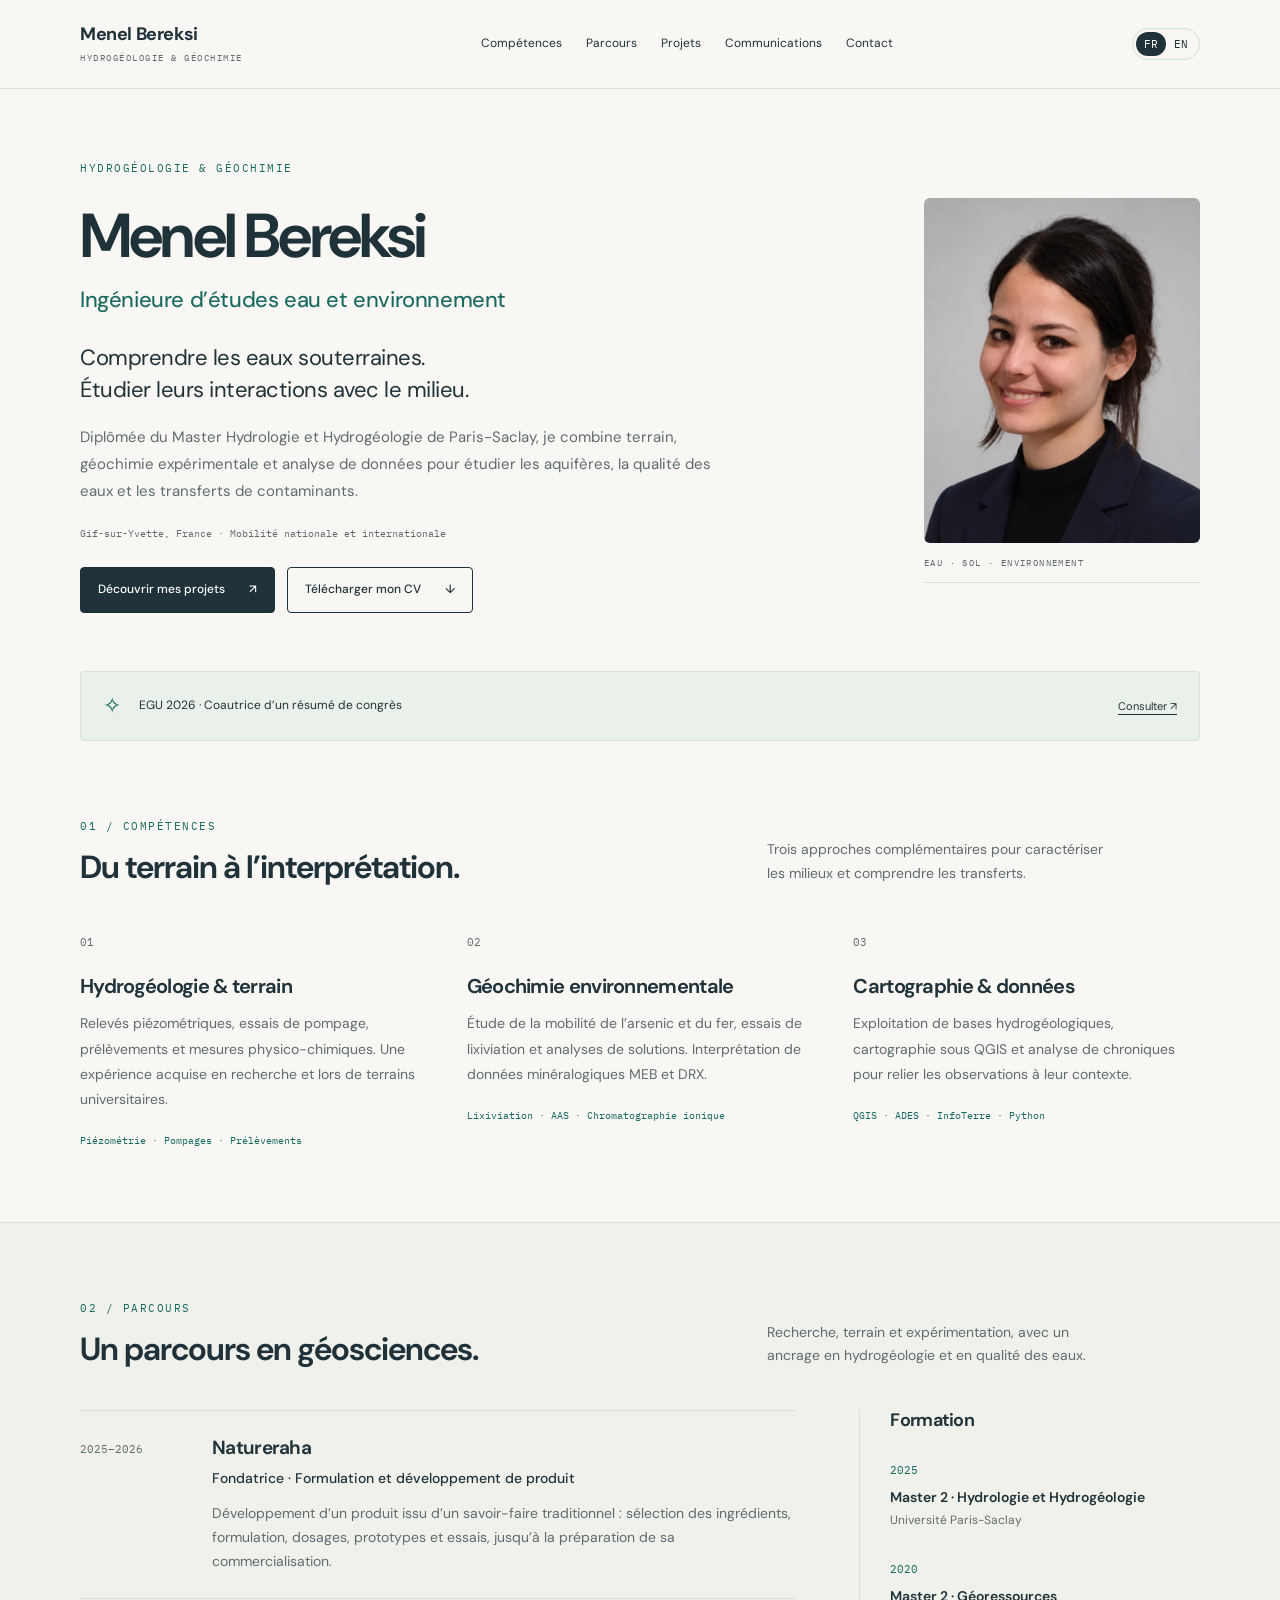
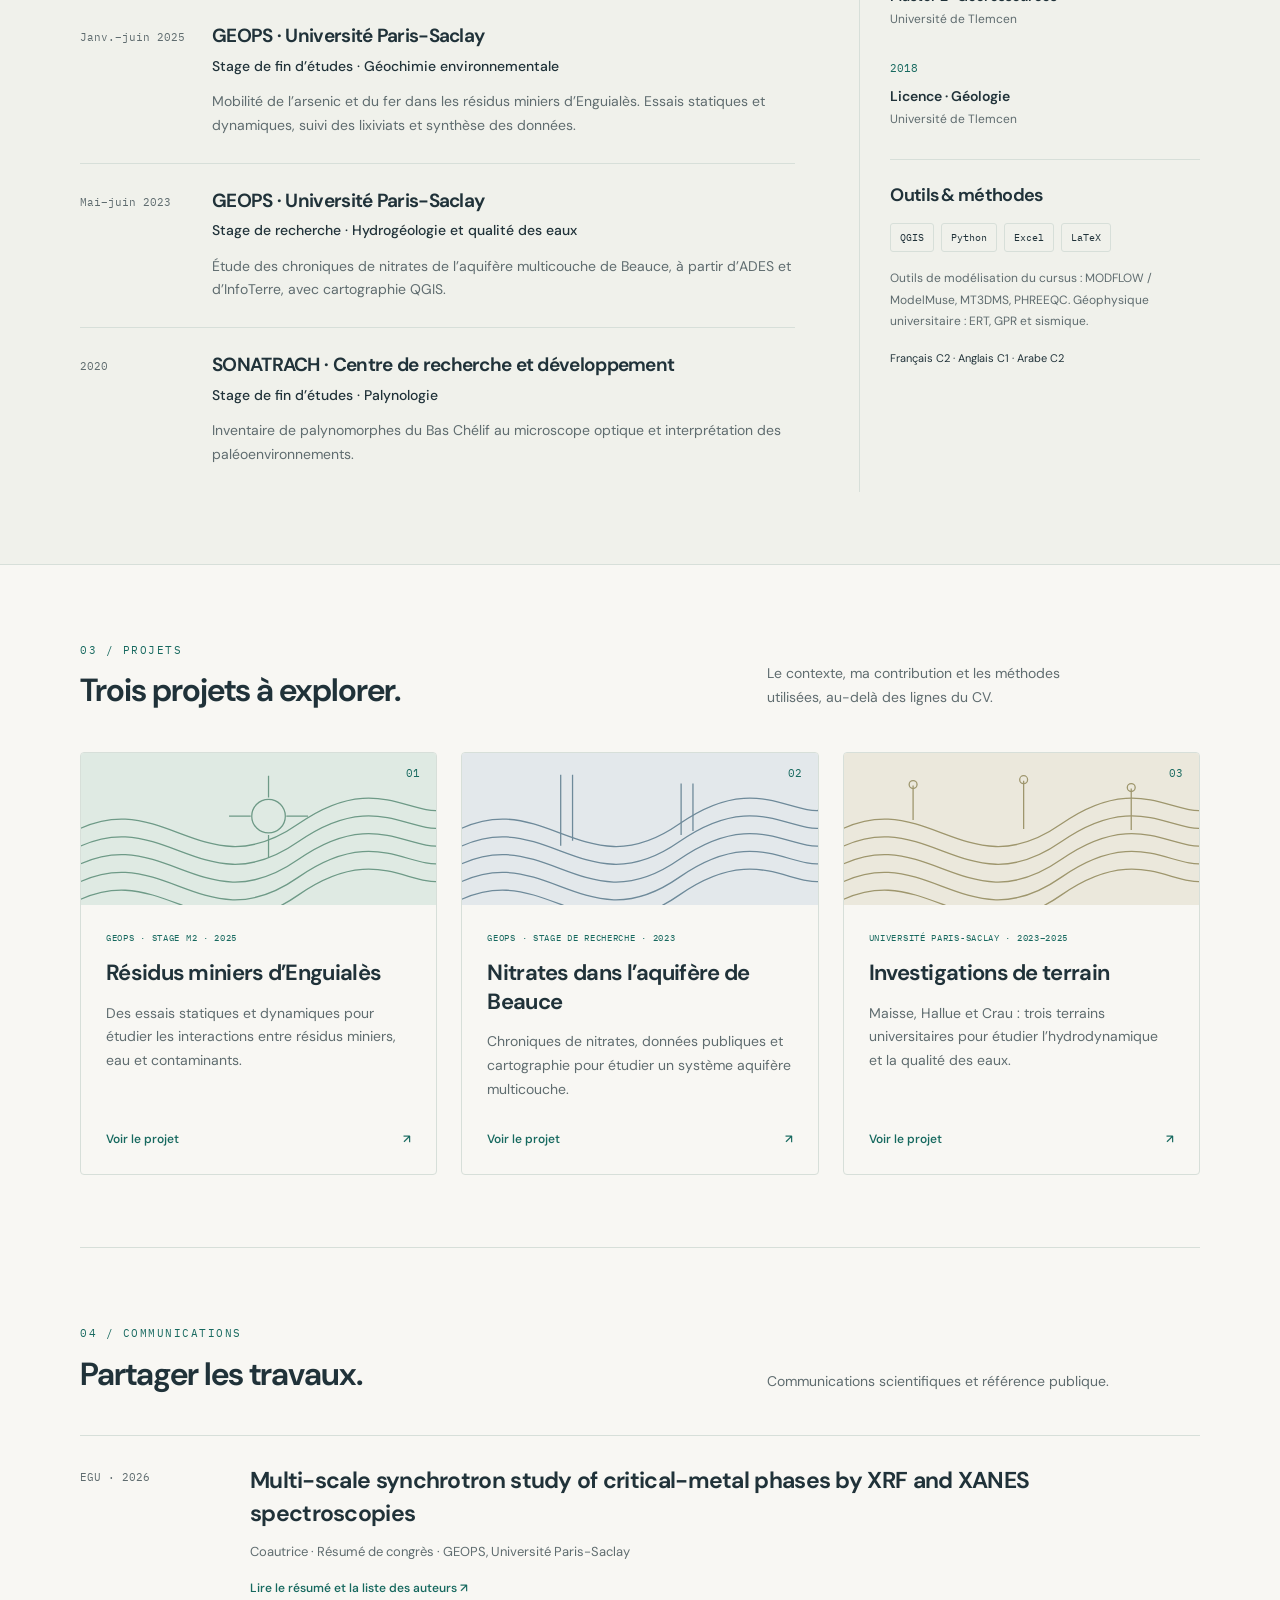
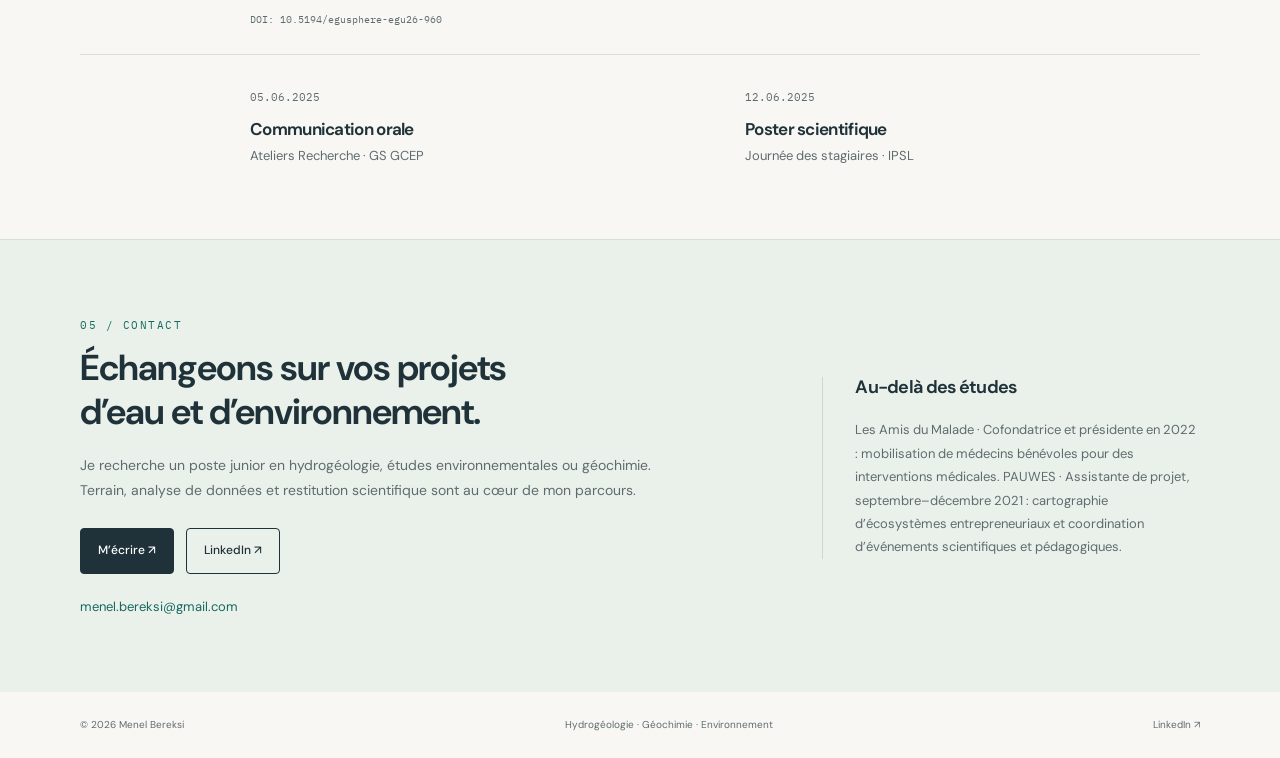
==== index.html @ d79a01db "Add files via upload" ====
<!doctype html><html lang="fr"><head><meta charset="utf-8"><meta name="viewport" content="width=device-width, initial-scale=1"><title>Ingénieure d’études eau et environnement | Menel Bereksi</title><meta name="description" content="Diplômée du Master Hydrologie et Hydrogéologie de Paris-Saclay, je combine terrain, géochimie expérimentale et analyse de données pour étudier les aquifères, la qualité des eaux et les transferts de contaminants."><meta name="theme-color" content="#17695f"><meta name="robots" content="index,follow"><link rel="icon" href="assets/favicon.svg" type="image/svg+xml"><link rel="stylesheet" href="assets/style.css"><script src="assets/main.js" defer></script></head><body><a class="skip" href="#main">Aller au contenu</a><header><div class="wrap navline"><a class="brand" href="./index.html"><strong>Menel Bereksi</strong><span>HYDROGÉOLOGIE & GÉOCHIMIE</span></a><nav aria-label="Navigation" id="navigation"><a href="./index.html#competences">Compétences</a><a href="./index.html#parcours">Parcours</a><a href="./index.html#projets">Projets</a><a href="./index.html#communications">Communications</a><a href="./index.html#contact">Contact</a></nav><div class="header-actions"><div class="lang" aria-label="Language"><a class="active" href="#" lang="fr" aria-current="page">FR</a><a class="" href="en/index.html" lang="en" >EN</a></div><button class="menu" aria-label="Ouvrir le menu" aria-expanded="false" aria-controls="navigation">☰</button></div></div></header><main id="main"><section class="hero wrap"><div class="hero-copy"><span class="eyebrow">HYDROGÉOLOGIE & GÉOCHIMIE</span><h1>Menel Bereksi<span class="role">Ingénieure d’études eau et environnement</span></h1><p class="hero-lead">Comprendre les eaux souterraines.<br>Étudier leurs interactions avec le milieu.</p><p class="intro">Diplômée du Master Hydrologie et Hydrogéologie de Paris-Saclay, je combine terrain, géochimie expérimentale et analyse de données pour étudier les aquifères, la qualité des eaux et les transferts de contaminants.</p><p class="location mono">Gif-sur-Yvette, France · Mobilité nationale et internationale</p><div class="buttons"><a class="button primary" href="#projets">Découvrir mes projets <span>↗</span></a><a class="button" href="assets/CV_Menel_Bereksi_Hydrogeologue.pdf" download>Télécharger mon CV <span>↓</span></a></div></div><div class="portrait"><img src="assets/menel-bereksi.webp" alt="Menel Bereksi" width="640" height="800" fetchpriority="high"><div class="portrait-note mono">EAU · SOL · ENVIRONNEMENT</div></div></section><div class="wrap"><a class="ribbon" href="https://doi.org/10.5194/egusphere-egu26-960" target="_blank" rel="noopener noreferrer"><span class="star">✧</span><span>EGU 2026 · Coautrice d’un résumé de congrès</span><span class="ribbon-link">Consulter ↗</span></a></div>
 <section class="wrap section" id="competences"><div class="section-head"><div><span class="eyebrow">01 / COMPÉTENCES</span><h2>Du terrain à l’interprétation.</h2></div><p>Trois approches complémentaires pour caractériser les milieux et comprendre les transferts.</p></div><div class="skills"><article><span class="mono muted">01</span><h3>Hydrogéologie & terrain</h3><p>Relevés piézométriques, essais de pompage, prélèvements et mesures physico-chimiques. Une expérience acquise en recherche et lors de terrains universitaires.</p><small>Piézométrie · Pompages · Prélèvements</small></article><article><span class="mono muted">02</span><h3>Géochimie environnementale</h3><p>Étude de la mobilité de l’arsenic et du fer, essais de lixiviation et analyses de solutions. Interprétation de données minéralogiques MEB et DRX.</p><small>Lixiviation · AAS · Chromatographie ionique</small></article><article><span class="mono muted">03</span><h3>Cartographie & données</h3><p>Exploitation de bases hydrogéologiques, cartographie sous QGIS et analyse de chroniques pour relier les observations à leur contexte.</p><small>QGIS · ADES · InfoTerre · Python</small></article></div></section>
 <section class="section career" id="parcours"><div class="wrap"><div class="section-head"><div><span class="eyebrow">02 / PARCOURS</span><h2>Un parcours en géosciences.</h2></div><p>Recherche, terrain et expérimentation, avec un ancrage en hydrogéologie et en qualité des eaux.</p></div><div class="career-grid"><div><article class="job"><span class="mono date">2025–2026</span><div><h3>Natureraha</h3><h4>Fondatrice · Formulation et développement de produit</h4><p>Développement d’un produit issu d’un savoir-faire traditionnel : sélection des ingrédients, formulation, dosages, prototypes et essais, jusqu’à la préparation de sa commercialisation.</p></div></article><article class="job"><span class="mono date">Janv.–juin 2025</span><div><h3>GEOPS · Université Paris-Saclay</h3><h4>Stage de fin d’études · Géochimie environnementale</h4><p>Mobilité de l’arsenic et du fer dans les résidus miniers d’Enguialès. Essais statiques et dynamiques, suivi des lixiviats et synthèse des données.</p></div></article><article class="job"><span class="mono date">Mai–juin 2023</span><div><h3>GEOPS · Université Paris-Saclay</h3><h4>Stage de recherche · Hydrogéologie et qualité des eaux</h4><p>Étude des chroniques de nitrates de l’aquifère multicouche de Beauce, à partir d’ADES et d’InfoTerre, avec cartographie QGIS.</p></div></article><article class="job"><span class="mono date">2020</span><div><h3>SONATRACH · Centre de recherche et développement</h3><h4>Stage de fin d’études · Palynologie</h4><p>Inventaire de palynomorphes du Bas Chélif au microscope optique et interprétation des paléoenvironnements.</p></div></article></div><aside><h3>Formation</h3><div class="degree"><span class="mono">2025</span><h4>Master 2 · Hydrologie et Hydrogéologie</h4><p>Université Paris-Saclay</p></div><div class="degree"><span class="mono">2020</span><h4>Master 2 · Géoressources</h4><p>Université de Tlemcen</p></div><div class="degree"><span class="mono">2018</span><h4>Licence · Géologie</h4><p>Université de Tlemcen</p></div><div class="tools"><h3>Outils & méthodes</h3><div class="tags"><span>QGIS</span><span>Python</span><span>Excel</span><span>LaTeX</span></div><p>Outils de modélisation du cursus : MODFLOW / ModelMuse, MT3DMS, PHREEQC. Géophysique universitaire : ERT, GPR et sismique.</p><p class="languages">Français C2 · Anglais C1 · Arabe C2</p></div></aside></div></div></section>
 <section class="wrap section" id="projets"><div class="section-head"><div><span class="eyebrow">03 / PROJETS</span><h2>Trois projets à explorer.</h2></div><p>Le contexte, ma contribution et les méthodes utilisées, au-delà des lignes du CV.</p></div><div class="projects"><a class="project" href="projects/enguiales.html"><div class="project-art art-0" aria-hidden="true"><svg viewBox="0 0 360 150" fill="none"><path d="M-20 85 C80 20 120 140 220 70 S350 100 400 30"/><path d="M-20 103 C80 38 120 158 220 88 S350 118 400 48"/><path d="M-20 121 C80 56 120 176 220 106 S350 136 400 66"/><path d="M-20 139 C80 74 120 194 220 124 S350 154 400 84"/><path d="M-20 157 C80 92 120 212 220 142 S350 172 400 102"/><circle cx="190" cy="62" r="17"/><path d="M190 21v22m0 38v23m-40-42h22m36 0h22"/></svg><span>01</span></div><div class="project-copy"><span class="eyebrow">GEOPS · STAGE M2 · 2025</span><h3>Résidus miniers d’Enguialès</h3><p>Des essais statiques et dynamiques pour étudier les interactions entre résidus miniers, eau et contaminants.</p><span class="text-link">Voir le projet <span>↗</span></span></div></a><a class="project" href="projects/beauce.html"><div class="project-art art-1" aria-hidden="true"><svg viewBox="0 0 360 150" fill="none"><path d="M-20 85 C80 20 120 140 220 70 S350 100 400 30"/><path d="M-20 103 C80 38 120 158 220 88 S350 118 400 48"/><path d="M-20 121 C80 56 120 176 220 106 S350 136 400 66"/><path d="M-20 139 C80 74 120 194 220 124 S350 154 400 84"/><path d="M-20 157 C80 92 120 212 220 142 S350 172 400 102"/><path d="M100 20v72m12-72v67m110-58v52m12-52v48"/></svg><span>02</span></div><div class="project-copy"><span class="eyebrow">GEOPS · STAGE DE RECHERCHE · 2023</span><h3>Nitrates dans l’aquifère de Beauce</h3><p>Chroniques de nitrates, données publiques et cartographie pour étudier un système aquifère multicouche.</p><span class="text-link">Voir le projet <span>↗</span></span></div></a><a class="project" href="projects/terrains.html"><div class="project-art art-2" aria-hidden="true"><svg viewBox="0 0 360 150" fill="none"><path d="M-20 85 C80 20 120 140 220 70 S350 100 400 30"/><path d="M-20 103 C80 38 120 158 220 88 S350 118 400 48"/><path d="M-20 121 C80 56 120 176 220 106 S350 136 400 66"/><path d="M-20 139 C80 74 120 194 220 124 S350 154 400 84"/><path d="M-20 157 C80 92 120 212 220 142 S350 172 400 102"/><path d="M70 31v35m112-40v49m109-41v42"/><circle cx="70" cy="30" r="4"/><circle cx="182" cy="25" r="4"/><circle cx="291" cy="33" r="4"/></svg><span>03</span></div><div class="project-copy"><span class="eyebrow">UNIVERSITÉ PARIS-SACLAY · 2023–2025</span><h3>Investigations de terrain</h3><p>Maisse, Hallue et Crau : trois terrains universitaires pour étudier l’hydrodynamique et la qualité des eaux.</p><span class="text-link">Voir le projet <span>↗</span></span></div></a></div></section>
 <section class="wrap section communications" id="communications"><div class="section-head"><div><span class="eyebrow">04 / COMMUNICATIONS</span><h2>Partager les travaux.</h2></div><p>Communications scientifiques et référence publique.</p></div><article class="publication"><span class="mono date">EGU · 2026</span><div><h3>Multi-scale synchrotron study of critical-metal phases by XRF and XANES spectroscopies</h3><p>Coautrice · Résumé de congrès · GEOPS, Université Paris-Saclay</p><a class="text-link" href="https://doi.org/10.5194/egusphere-egu26-960" target="_blank" rel="noopener noreferrer">Lire le résumé et la liste des auteurs ↗</a><small class="doi">DOI: 10.5194/egusphere-egu26-960</small></div></article><div class="talks"><article><span class="mono muted">05.06.2025</span><h3>Communication orale</h3><p>Ateliers Recherche · GS GCEP</p></article><article><span class="mono muted">12.06.2025</span><h3>Poster scientifique</h3><p>Journée des stagiaires · IPSL</p></article></div></section>
 <section class="section contact" id="contact"><div class="wrap contact-grid"><div><span class="eyebrow">05 / CONTACT</span><h2>Échangeons sur vos projets<br>d’eau et d’environnement.</h2><p>Je recherche un poste junior en hydrogéologie, études environnementales ou géochimie. Terrain, analyse de données et restitution scientifique sont au cœur de mon parcours.</p><div class="buttons"><a class="button primary" href="mailto:menel.bereksi@gmail.com">M’écrire ↗</a><a class="button" href="https://www.linkedin.com/in/menel-bereksi-624013214/" target="_blank" rel="noopener noreferrer">LinkedIn ↗</a></div><a class="email" href="mailto:menel.bereksi@gmail.com">menel.bereksi@gmail.com</a></div><aside><h3>Au-delà des études</h3><p>Les Amis du Malade · Cofondatrice et présidente en 2022 : mobilisation de médecins bénévoles pour des interventions médicales. PAUWES · Assistante de projet, septembre–décembre 2021 : cartographie d’écosystèmes entrepreneuriaux et coordination d’événements scientifiques et pédagogiques.</p></aside></div></section></main><footer class="wrap"><span>© 2026 Menel Bereksi</span><span>Hydrogéologie · Géochimie · Environnement</span><a href="https://www.linkedin.com/in/menel-bereksi-624013214/" target="_blank" rel="noopener noreferrer">LinkedIn ↗</a></footer></body></html>
---- assets/style.css ----
@import url('https://fonts.googleapis.com/css2?family=DM+Sans:wght@400;450;500;550;600;650;700&family=IBM+Plex+Mono:wght@400;500&display=swap');
:root{--paper:#f8f7f3;--ink:#203239;--muted:#5f6c6f;--teal:#17695f;--line:#d7dfd9;--wash:#eaf0ea;--mono:'IBM Plex Mono',monospace;--font:'DM Sans',Arial,sans-serif}*{box-sizing:border-box}html{scroll-behavior:smooth;scroll-padding-top:112px}body{margin:0;background:var(--paper);color:var(--ink);font:16px/1.65 var(--font);-webkit-font-smoothing:antialiased}a{color:inherit;text-decoration:none}button{font:inherit}img{display:block;max-width:100%}.wrap{width:min(1120px,calc(100% - 64px));margin:auto}header{position:sticky;top:0;z-index:20;background:rgba(248,247,243,.96);border-bottom:1px solid var(--line);backdrop-filter:blur(12px)}.navline{min-height:88px;display:flex;align-items:center;justify-content:space-between;gap:32px}.brand strong{display:block;font-size:18px;line-height:1.3;letter-spacing:-.4px}.brand span{display:block;font:9px/1.5 var(--mono);letter-spacing:1.5px;color:var(--muted);margin-top:5px}nav{display:flex;gap:24px;font-size:12px}nav a{padding:10px 0}nav a:hover{color:var(--teal)}.lang{border:1px solid var(--line);border-radius:30px;padding:3px;display:flex;font:11px/1.5 var(--mono)}.lang a{padding:4px 8px;border-radius:20px}.lang .active{background:var(--ink);color:white}.header-actions{display:flex;align-items:center;gap:14px}.menu{display:none;border:1px solid var(--line);background:transparent;border-radius:4px;color:var(--ink);padding:4px 10px;font-size:20px}.skip{position:absolute;left:15px;top:-90px;background:var(--ink);color:white;padding:12px;z-index:30}.skip:focus{top:8px}:focus-visible{outline:3px solid #ae6b27;outline-offset:5px}.eyebrow{font:11px/1.7 var(--mono);letter-spacing:1.5px;color:var(--teal);display:block}.mono{font-family:var(--mono);font-size:11px;line-height:1.7}.muted{color:var(--muted)}h1,h2,h3,h4,p{margin:0}h1,h2,h3{font-weight:650;letter-spacing:-.7px;line-height:1.2}h1{font-size:62px;letter-spacing:-2.8px;margin:21px 0 0}h2{font-size:32px;letter-spacing:-1px;margin-top:12px}h3{font-size:20px}h4{font-size:14px;font-weight:500}p{color:var(--muted)}.hero{padding-top:70px;padding-bottom:58px;display:grid;grid-template-columns:minmax(0,1fr) 276px;gap:80px;align-items:center}.role{display:block;font-size:22px;line-height:1.4;letter-spacing:-.4px;color:var(--teal);font-weight:450;margin-top:12px}.hero-lead{font-size:22px;line-height:1.45;letter-spacing:-.5px;color:var(--ink);margin-top:26px}.intro{font-size:15px;line-height:1.8;margin-top:18px;max-width:650px}.location{margin-top:20px;color:var(--muted);font-size:10px}.buttons{display:flex;flex-wrap:wrap;gap:12px;margin-top:25px}.button{display:inline-flex;align-items:center;justify-content:space-between;gap:24px;padding:12px 17px;border:1px solid var(--ink);border-radius:4px;font-size:12px;font-weight:500;transition:background .2s,transform .2s;min-height:46px}.button:hover{background:var(--wash);transform:translateY(-2px)}.button.primary{color:#fff;background:var(--ink)}.button.primary:hover{background:var(--teal);border-color:var(--teal)}.portrait{align-self:center;margin-top:10px}.portrait img{border-radius:6px;width:276px;height:345px;object-fit:cover;object-position:center}.portrait-note{font-size:9px;letter-spacing:1.4px;padding:12px 0;border-bottom:1px solid var(--line);color:var(--muted)}.ribbon{display:flex;gap:18px;align-items:center;background:var(--wash);border:1px solid #d7e2d8;border-radius:4px;padding:16px 22px;font-size:12px}.star{font-size:22px;color:var(--teal)}.ribbon-link{margin-left:auto;white-space:nowrap;font-size:11px;text-decoration:underline;text-underline-offset:4px}.section{padding-top:76px;padding-bottom:72px}.section-head{display:grid;grid-template-columns:1.45fr 1fr;gap:60px;align-items:end;margin-bottom:42px}.section-head>p{font-size:14px;line-height:1.7;max-width:350px}.skills{display:grid;grid-template-columns:repeat(3,1fr);gap:40px}.skills h3{margin:20px 0 13px;font-size:20px}.skills p{font-size:14px;line-height:1.8}.skills small{font:10px/1.8 var(--mono);color:var(--teal);display:block;margin-top:20px}.career{background:#f0f1eb;border-top:1px solid var(--line);border-bottom:1px solid var(--line)}.career-grid{display:grid;grid-template-columns:2.1fr 1fr;gap:64px}.job{display:grid;grid-template-columns:110px 1fr;gap:22px;padding:25px 0;border-top:1px solid var(--line)}.date{color:var(--muted);padding-top:4px}.job h3{font-size:19px;line-height:1.3}.job h4{margin-top:6px}.job p{font-size:14px;line-height:1.7;margin-top:12px}.career aside{border-left:1px solid var(--line);padding-left:30px}.career aside>h3,.tools h3{font-size:18px}.degree{margin-top:24px}.degree>span{color:var(--teal)}.degree h4{font-weight:600;margin-top:5px;line-height:1.5}.degree p{font-size:12px;margin-top:3px}.tools{margin-top:30px;padding-top:25px;border-top:1px solid var(--line)}.tags{display:flex;gap:7px;flex-wrap:wrap;margin-top:16px}.tags span{border:1px solid var(--line);font:10px/1.5 var(--mono);padding:6px 9px;border-radius:3px}.tools p{font-size:12px;line-height:1.8;margin-top:16px}.tools .languages{color:var(--ink);font-size:11px}.projects{display:grid;grid-template-columns:repeat(3,1fr);gap:24px}.project{border:1px solid var(--line);border-radius:4px;overflow:hidden;transition:border-color .2s,transform .2s;display:flex;flex-direction:column}.project:hover{border-color:var(--teal);transform:translateY(-4px)}.project-art{height:152px;position:relative;overflow:hidden;background:#dfeae3}.project-art svg{height:100%;width:100%;stroke:#6e9a87;stroke-width:1.3}.project-art>span{position:absolute;top:13px;right:16px;color:#17695f;font:11px var(--mono)}.art-1{background:#e3e8eb}.art-1 svg{stroke:#6e8a9a}.art-2{background:#ebe8dc}.art-2 svg{stroke:#9e966d}.project-copy{padding:25px;flex:1;display:flex;flex-direction:column}.project .eyebrow{font-size:9px;letter-spacing:.7px}.project h3{font-size:22px;line-height:1.3;margin:14px 0}.project p{font-size:14px;line-height:1.7;flex:1}.text-link{font-size:12px;font-weight:550;display:inline-flex;align-items:center;gap:12px;color:var(--teal);text-underline-offset:5px}.text-link:hover{text-decoration:underline}.project .text-link{margin-top:28px;justify-content:space-between}.communications{border-top:1px solid var(--line)}.publication{display:grid;grid-template-columns:130px 1fr;gap:40px;padding:28px 0;border-top:1px solid var(--line);border-bottom:1px solid var(--line)}.publication h3{font-size:23px;line-height:1.4;max-width:800px}.publication p{font-size:13px;margin:12px 0}.doi{display:block;font:10px var(--mono);color:var(--muted);margin-top:12px}.talks{display:grid;grid-template-columns:1fr 1fr;gap:40px;padding-top:28px;margin-left:170px}.talks h3{margin-top:10px;font-size:17px}.talks p{font-size:13px;margin-top:6px}.contact{background:var(--wash);border-top:1px solid var(--line)}.contact-grid{display:grid;grid-template-columns:1.7fr 1fr;gap:100px;align-items:center}.contact h2{font-size:36px}.contact p{font-size:14px;line-height:1.8;max-width:580px;margin-top:20px}.contact aside{border-left:1px solid #ccd9ce;padding-left:32px}.contact aside h3{font-size:18px}.contact aside p{font-size:13px}.email{display:inline-block;margin-top:22px;font-size:13px;color:var(--teal)}footer{display:flex;gap:24px;justify-content:space-between;font-size:10px;color:var(--muted);padding-top:25px;padding-bottom:25px}.project-page{padding-top:42px}.back{color:var(--teal)}.project-hero{max-width:890px;margin-top:50px}.project-hero h1{font-size:52px;line-height:1.13;margin-top:20px}.project-sub{font-size:25px;color:var(--teal);line-height:1.5;margin-top:22px;letter-spacing:-.5px}.project-hero>p:last-child{font-size:17px;margin-top:18px;max-width:760px}.workflow{margin:45px 0;background:var(--wash);padding:30px;border:1px solid var(--line);border-radius:4px}.workflow-grid{display:grid;grid-template-columns:repeat(4,1fr);gap:25px}.workflow-grid>div{border-top:2px solid #6c9584;padding-top:16px}.workflow-grid span{display:block;color:var(--teal)}.workflow-grid strong{font-size:16px;display:block;margin-top:10px;font-weight:500;line-height:1.5}.workflow figcaption{margin-top:28px;font-size:10px;color:var(--muted)}.detail-grid{display:grid;grid-template-columns:2fr 1fr;gap:85px;margin-top:64px}.detail-grid section{margin-bottom:50px}.detail-grid h2{font-size:28px;margin:10px 0 24px}.detail-grid p{font-size:15px;line-height:1.85}.detail-grid aside{padding-left:30px;border-left:1px solid var(--line)}.detail-grid aside h3{font-size:17px;margin-bottom:15px}.detail-grid aside p{font-size:13px;margin-bottom:32px}.detail-grid aside .scope-note{font-size:12px;margin-top:28px;padding-top:20px;border-top:1px solid var(--line)}.method-step{display:grid;grid-template-columns:35px 1fr;gap:20px;padding:24px 0;border-top:1px solid var(--line)}.method-step>span{color:var(--teal);padding-top:3px}.method-step h3{font-size:19px;margin-bottom:12px}.project-bottom{border-top:1px solid var(--line);padding:26px 0 55px;display:flex;justify-content:space-between;gap:24px}
@media(min-width:1500px){.hero{padding-top:90px;padding-bottom:76px}}@media(max-width:1000px){.wrap{width:calc(100% - 48px)}.navline{gap:20px}nav{gap:14px;font-size:11px}.brand span{font-size:8px;letter-spacing:1px}.hero{gap:40px;grid-template-columns:1fr 230px}h1{font-size:52px}.portrait img{height:300px}.role{font-size:20px}.career-grid{gap:30px}.job{grid-template-columns:90px 1fr;gap:15px}.project-copy{padding:20px}.project h3{font-size:20px}.contact-grid{gap:50px}.detail-grid{gap:40px}}@media(max-width:760px){html{scroll-padding-top:88px}.wrap{width:calc(100% - 40px)}.navline{min-height:74px}.brand strong{font-size:16px}.brand span{font-size:8px}.menu{display:block}nav{display:none;position:absolute;top:74px;left:0;right:0;background:var(--paper);padding:15px 20px 22px;border-bottom:1px solid var(--line);font-size:14px;flex-direction:column;gap:0}nav.open{display:flex}nav a{padding:10px}.hero{padding-top:42px;padding-bottom:34px;grid-template-columns:1fr;gap:30px}.hero-copy{min-width:0}.hero .eyebrow{font-size:10px}h1{font-size:46px;letter-spacing:-1.8px}.role{font-size:20px;max-width:420px}.hero-lead{font-size:21px;margin-top:24px}.intro{font-size:14px}.portrait{display:flex;gap:20px;align-items:end;margin:0}.portrait img{width:128px;height:160px;border-radius:4px}.portrait-note{font-size:8px;letter-spacing:1px;max-width:180px;margin-bottom:0}.buttons{gap:10px}.button{gap:14px;padding:12px 14px}.location{line-height:1.8}.ribbon{gap:12px;padding:12px;font-size:11px}.ribbon-link{font-size:10px}.ribbon .star{font-size:18px}.section{padding-top:48px;padding-bottom:46px}.section-head{grid-template-columns:1fr;gap:18px;margin-bottom:30px}h2{font-size:29px}.section-head>p{max-width:500px}.skills{grid-template-columns:1fr;gap:28px}.skills article{border-top:1px solid var(--line);padding-top:18px}.skills h3{margin-top:12px}.skills small{margin-top:12px}.career-grid{grid-template-columns:1fr;gap:35px}.job{grid-template-columns:1fr;gap:8px;padding:20px 0}.career aside{border-left:0;padding-left:0;border-top:1px solid var(--line);padding-top:25px}.degree{margin-top:18px}.projects{grid-template-columns:1fr;gap:24px}.project-art{height:160px}.project-copy{padding:24px}.project h3{font-size:25px}.publication{grid-template-columns:1fr;gap:12px}.publication h3{font-size:21px}.talks{margin-left:0;gap:25px}.talks h3{font-size:16px}.contact-grid{grid-template-columns:1fr;gap:34px}.contact h2{font-size:30px}.contact aside{padding:25px 0 0;border-left:0;border-top:1px solid #ccd9ce}.contact aside p{margin-top:12px}footer{flex-wrap:wrap;gap:10px;font-size:9px}footer>span:nth-child(2){width:100%;order:3}.project-page{padding-top:25px}.project-hero{margin-top:35px}.project-hero h1{font-size:39px;letter-spacing:-1.4px}.project-sub{font-size:22px}.project-hero>p:last-child{font-size:15px}.workflow{padding:20px;margin-top:30px}.workflow-grid{grid-template-columns:1fr 1fr;gap:24px 16px}.workflow-grid strong{font-size:14px}.detail-grid{grid-template-columns:1fr;gap:10px;margin-top:40px}.detail-grid aside{padding:25px 0 0;border-left:0;border-top:1px solid var(--line)}.project-bottom{flex-direction:column;padding:24px 0 40px}.method-step{grid-template-columns:24px 1fr;gap:12px}.method-step h3{font-size:18px}}
@media(prefers-reduced-motion:reduce){html{scroll-behavior:auto}*{transition:none!important}}
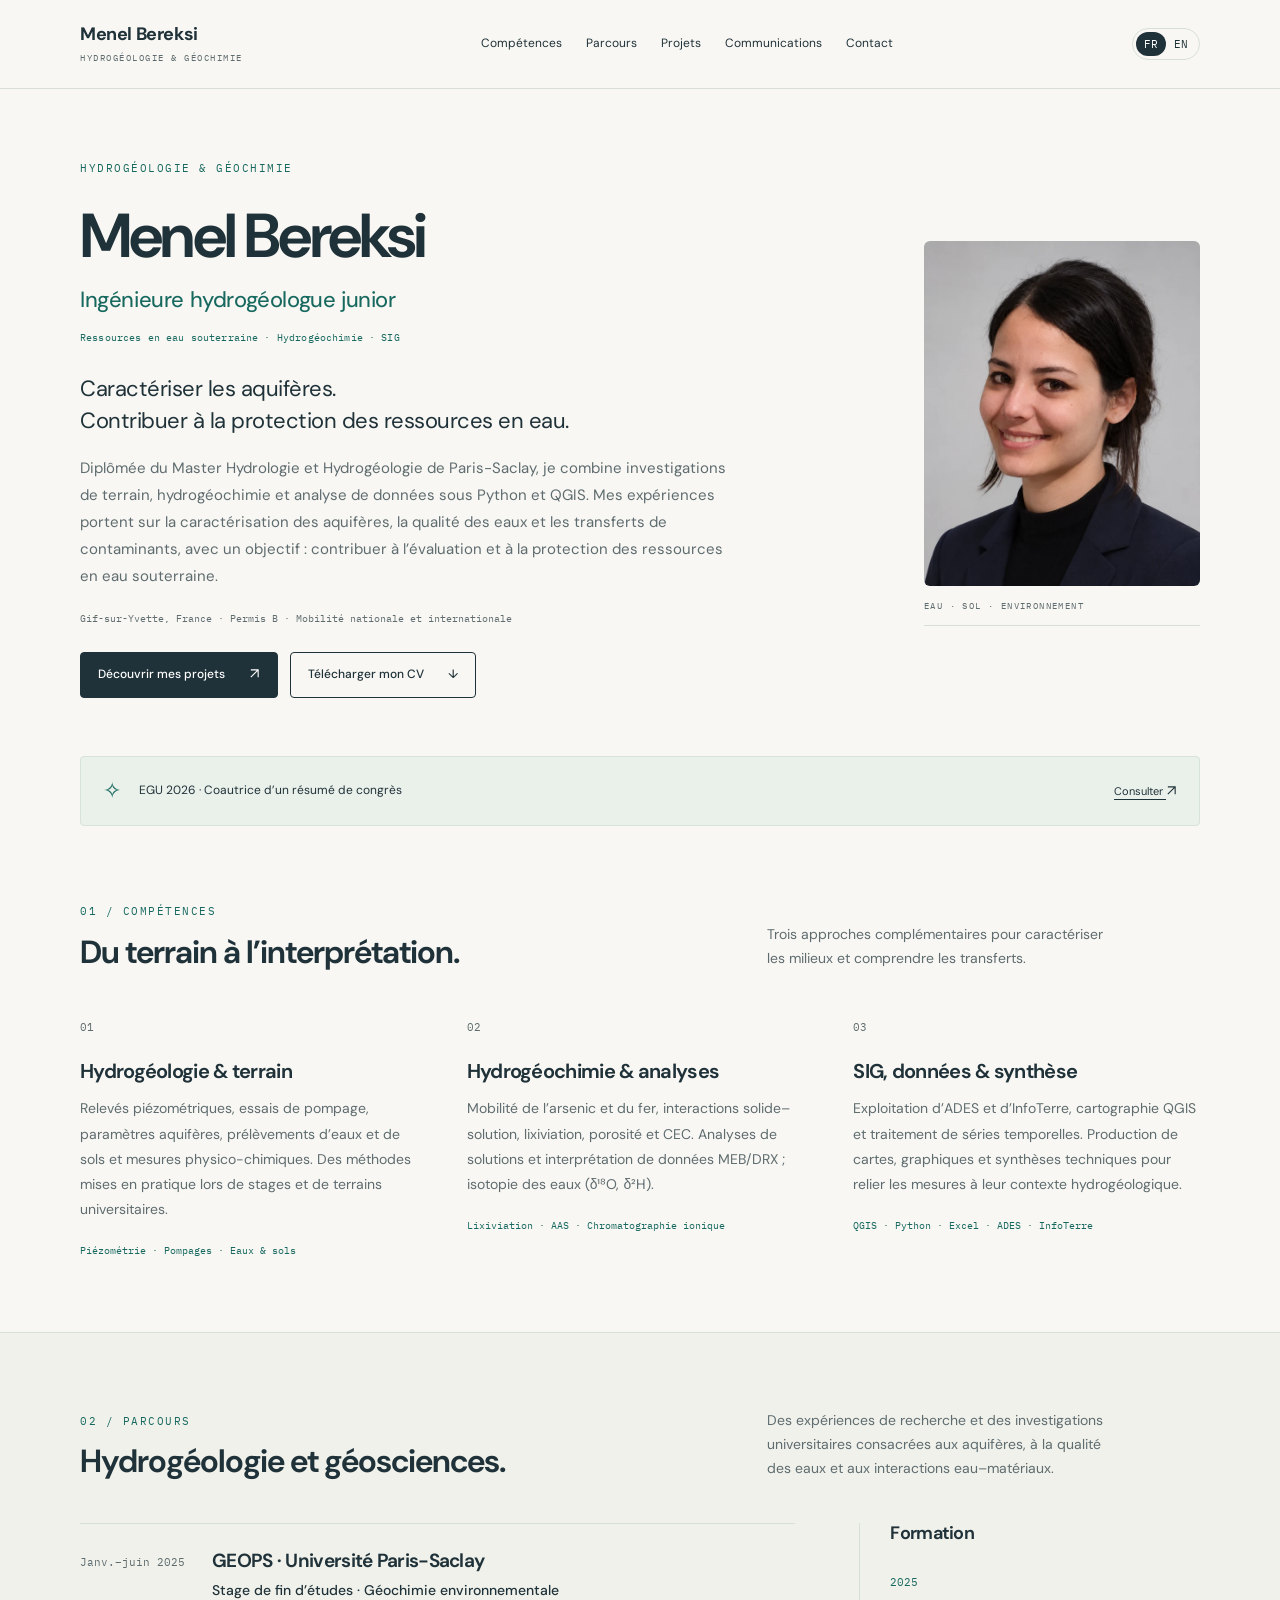
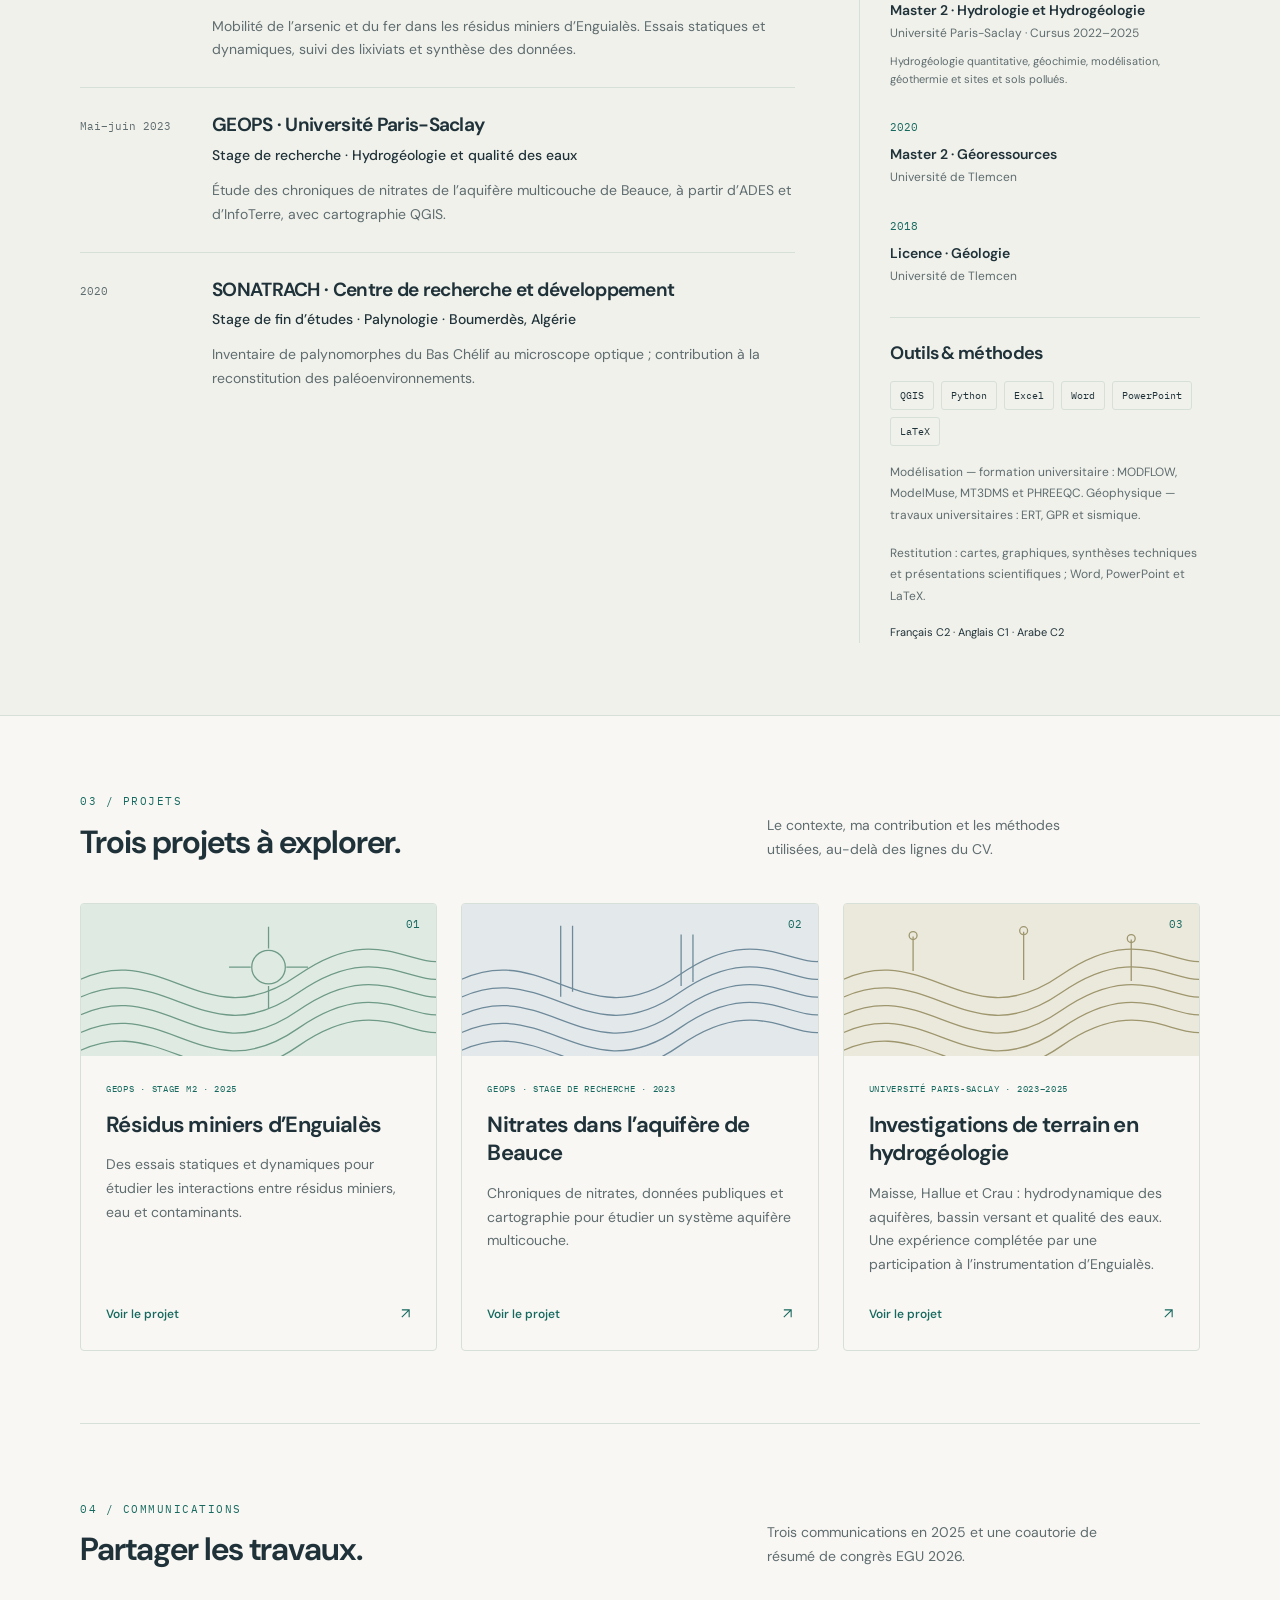
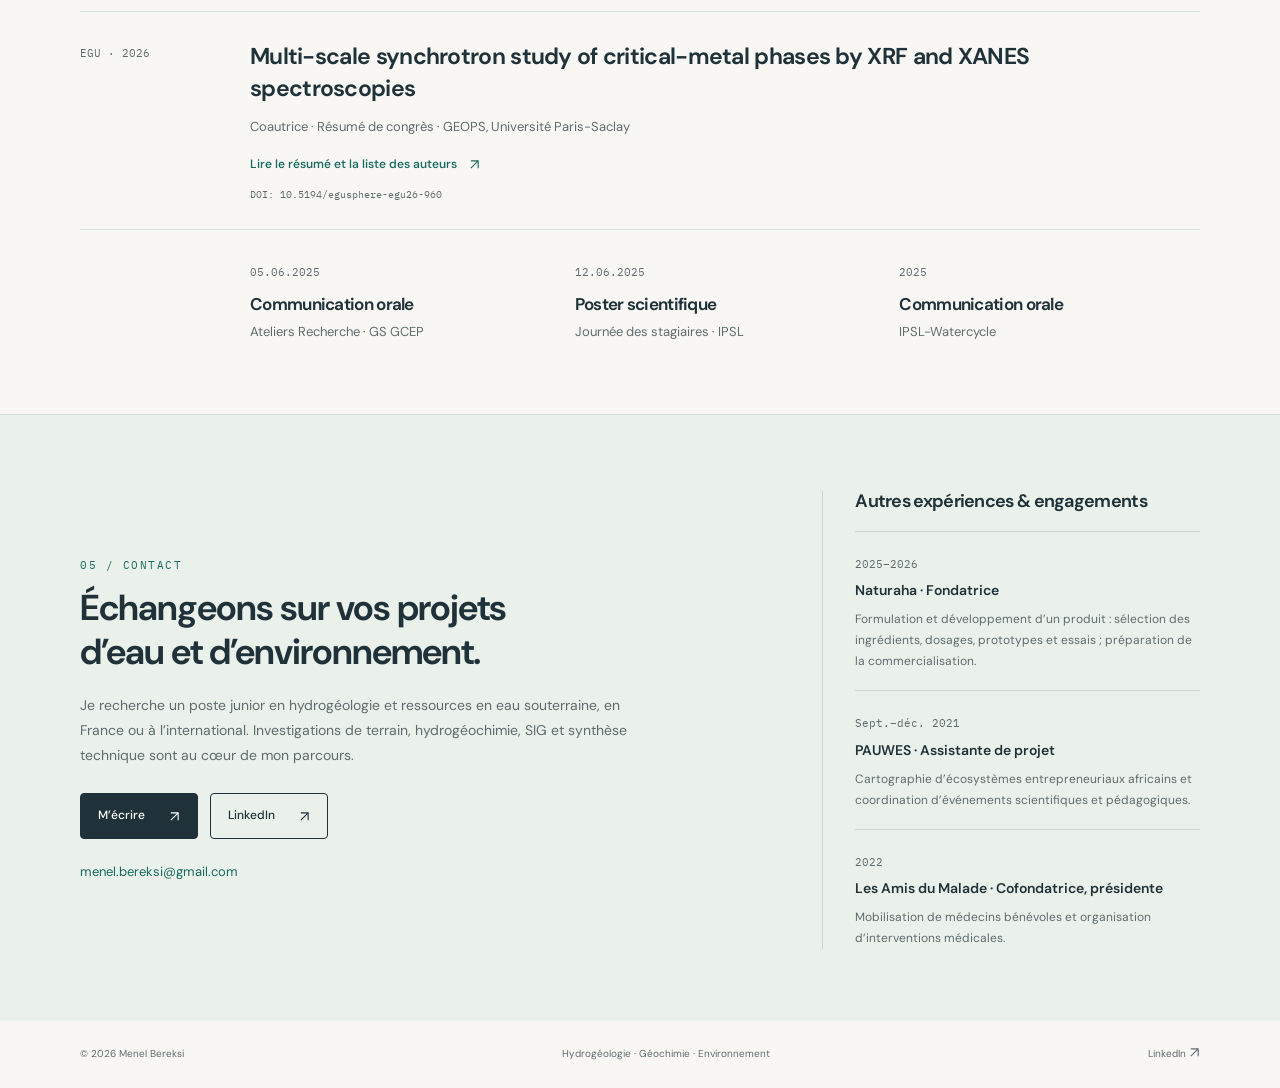
==== commit 2d7140f3: "Update Menel portfolio from the latest CV Align French and English content, add IPSL-Watercycle and " ====
--- a/index.html
+++ b/index.html
@@ -1,6 +1,6 @@
-<!doctype html><html lang="fr"><head><meta charset="utf-8"><meta name="viewport" content="width=device-width, initial-scale=1"><title>Ingénieure d’études eau et environnement | Menel Bereksi</title><meta name="description" content="Diplômée du Master Hydrologie et Hydrogéologie de Paris-Saclay, je combine terrain, géochimie expérimentale et analyse de données pour étudier les aquifères, la qualité des eaux et les transferts de contaminants."><meta name="theme-color" content="#17695f"><meta name="robots" content="index,follow"><link rel="icon" href="assets/favicon.svg" type="image/svg+xml"><link rel="stylesheet" href="assets/style.css"><script src="assets/main.js" defer></script></head><body><a class="skip" href="#main">Aller au contenu</a><header><div class="wrap navline"><a class="brand" href="./index.html"><strong>Menel Bereksi</strong><span>HYDROGÉOLOGIE & GÉOCHIMIE</span></a><nav aria-label="Navigation" id="navigation"><a href="./index.html#competences">Compétences</a><a href="./index.html#parcours">Parcours</a><a href="./index.html#projets">Projets</a><a href="./index.html#communications">Communications</a><a href="./index.html#contact">Contact</a></nav><div class="header-actions"><div class="lang" aria-label="Language"><a class="active" href="#" lang="fr" aria-current="page">FR</a><a class="" href="en/index.html" lang="en" >EN</a></div><button class="menu" aria-label="Ouvrir le menu" aria-expanded="false" aria-controls="navigation">☰</button></div></div></header><main id="main"><section class="hero wrap"><div class="hero-copy"><span class="eyebrow">HYDROGÉOLOGIE & GÉOCHIMIE</span><h1>Menel Bereksi<span class="role">Ingénieure d’études eau et environnement</span></h1><p class="hero-lead">Comprendre les eaux souterraines.<br>Étudier leurs interactions avec le milieu.</p><p class="intro">Diplômée du Master Hydrologie et Hydrogéologie de Paris-Saclay, je combine terrain, géochimie expérimentale et analyse de données pour étudier les aquifères, la qualité des eaux et les transferts de contaminants.</p><p class="location mono">Gif-sur-Yvette, France · Mobilité nationale et internationale</p><div class="buttons"><a class="button primary" href="#projets">Découvrir mes projets <span>↗</span></a><a class="button" href="assets/CV_Menel_Bereksi_Hydrogeologue.pdf" download>Télécharger mon CV <span>↓</span></a></div></div><div class="portrait"><img src="assets/menel-bereksi.webp" alt="Menel Bereksi" width="640" height="800" fetchpriority="high"><div class="portrait-note mono">EAU · SOL · ENVIRONNEMENT</div></div></section><div class="wrap"><a class="ribbon" href="https://doi.org/10.5194/egusphere-egu26-960" target="_blank" rel="noopener noreferrer"><span class="star">✧</span><span>EGU 2026 · Coautrice d’un résumé de congrès</span><span class="ribbon-link">Consulter ↗</span></a></div>
- <section class="wrap section" id="competences"><div class="section-head"><div><span class="eyebrow">01 / COMPÉTENCES</span><h2>Du terrain à l’interprétation.</h2></div><p>Trois approches complémentaires pour caractériser les milieux et comprendre les transferts.</p></div><div class="skills"><article><span class="mono muted">01</span><h3>Hydrogéologie & terrain</h3><p>Relevés piézométriques, essais de pompage, prélèvements et mesures physico-chimiques. Une expérience acquise en recherche et lors de terrains universitaires.</p><small>Piézométrie · Pompages · Prélèvements</small></article><article><span class="mono muted">02</span><h3>Géochimie environnementale</h3><p>Étude de la mobilité de l’arsenic et du fer, essais de lixiviation et analyses de solutions. Interprétation de données minéralogiques MEB et DRX.</p><small>Lixiviation · AAS · Chromatographie ionique</small></article><article><span class="mono muted">03</span><h3>Cartographie & données</h3><p>Exploitation de bases hydrogéologiques, cartographie sous QGIS et analyse de chroniques pour relier les observations à leur contexte.</p><small>QGIS · ADES · InfoTerre · Python</small></article></div></section>
- <section class="section career" id="parcours"><div class="wrap"><div class="section-head"><div><span class="eyebrow">02 / PARCOURS</span><h2>Un parcours en géosciences.</h2></div><p>Recherche, terrain et expérimentation, avec un ancrage en hydrogéologie et en qualité des eaux.</p></div><div class="career-grid"><div><article class="job"><span class="mono date">2025–2026</span><div><h3>Natureraha</h3><h4>Fondatrice · Formulation et développement de produit</h4><p>Développement d’un produit issu d’un savoir-faire traditionnel : sélection des ingrédients, formulation, dosages, prototypes et essais, jusqu’à la préparation de sa commercialisation.</p></div></article><article class="job"><span class="mono date">Janv.–juin 2025</span><div><h3>GEOPS · Université Paris-Saclay</h3><h4>Stage de fin d’études · Géochimie environnementale</h4><p>Mobilité de l’arsenic et du fer dans les résidus miniers d’Enguialès. Essais statiques et dynamiques, suivi des lixiviats et synthèse des données.</p></div></article><article class="job"><span class="mono date">Mai–juin 2023</span><div><h3>GEOPS · Université Paris-Saclay</h3><h4>Stage de recherche · Hydrogéologie et qualité des eaux</h4><p>Étude des chroniques de nitrates de l’aquifère multicouche de Beauce, à partir d’ADES et d’InfoTerre, avec cartographie QGIS.</p></div></article><article class="job"><span class="mono date">2020</span><div><h3>SONATRACH · Centre de recherche et développement</h3><h4>Stage de fin d’études · Palynologie</h4><p>Inventaire de palynomorphes du Bas Chélif au microscope optique et interprétation des paléoenvironnements.</p></div></article></div><aside><h3>Formation</h3><div class="degree"><span class="mono">2025</span><h4>Master 2 · Hydrologie et Hydrogéologie</h4><p>Université Paris-Saclay</p></div><div class="degree"><span class="mono">2020</span><h4>Master 2 · Géoressources</h4><p>Université de Tlemcen</p></div><div class="degree"><span class="mono">2018</span><h4>Licence · Géologie</h4><p>Université de Tlemcen</p></div><div class="tools"><h3>Outils & méthodes</h3><div class="tags"><span>QGIS</span><span>Python</span><span>Excel</span><span>LaTeX</span></div><p>Outils de modélisation du cursus : MODFLOW / ModelMuse, MT3DMS, PHREEQC. Géophysique universitaire : ERT, GPR et sismique.</p><p class="languages">Français C2 · Anglais C1 · Arabe C2</p></div></aside></div></div></section>
- <section class="wrap section" id="projets"><div class="section-head"><div><span class="eyebrow">03 / PROJETS</span><h2>Trois projets à explorer.</h2></div><p>Le contexte, ma contribution et les méthodes utilisées, au-delà des lignes du CV.</p></div><div class="projects"><a class="project" href="projects/enguiales.html"><div class="project-art art-0" aria-hidden="true"><svg viewBox="0 0 360 150" fill="none"><path d="M-20 85 C80 20 120 140 220 70 S350 100 400 30"/><path d="M-20 103 C80 38 120 158 220 88 S350 118 400 48"/><path d="M-20 121 C80 56 120 176 220 106 S350 136 400 66"/><path d="M-20 139 C80 74 120 194 220 124 S350 154 400 84"/><path d="M-20 157 C80 92 120 212 220 142 S350 172 400 102"/><circle cx="190" cy="62" r="17"/><path d="M190 21v22m0 38v23m-40-42h22m36 0h22"/></svg><span>01</span></div><div class="project-copy"><span class="eyebrow">GEOPS · STAGE M2 · 2025</span><h3>Résidus miniers d’Enguialès</h3><p>Des essais statiques et dynamiques pour étudier les interactions entre résidus miniers, eau et contaminants.</p><span class="text-link">Voir le projet <span>↗</span></span></div></a><a class="project" href="projects/beauce.html"><div class="project-art art-1" aria-hidden="true"><svg viewBox="0 0 360 150" fill="none"><path d="M-20 85 C80 20 120 140 220 70 S350 100 400 30"/><path d="M-20 103 C80 38 120 158 220 88 S350 118 400 48"/><path d="M-20 121 C80 56 120 176 220 106 S350 136 400 66"/><path d="M-20 139 C80 74 120 194 220 124 S350 154 400 84"/><path d="M-20 157 C80 92 120 212 220 142 S350 172 400 102"/><path d="M100 20v72m12-72v67m110-58v52m12-52v48"/></svg><span>02</span></div><div class="project-copy"><span class="eyebrow">GEOPS · STAGE DE RECHERCHE · 2023</span><h3>Nitrates dans l’aquifère de Beauce</h3><p>Chroniques de nitrates, données publiques et cartographie pour étudier un système aquifère multicouche.</p><span class="text-link">Voir le projet <span>↗</span></span></div></a><a class="project" href="projects/terrains.html"><div class="project-art art-2" aria-hidden="true"><svg viewBox="0 0 360 150" fill="none"><path d="M-20 85 C80 20 120 140 220 70 S350 100 400 30"/><path d="M-20 103 C80 38 120 158 220 88 S350 118 400 48"/><path d="M-20 121 C80 56 120 176 220 106 S350 136 400 66"/><path d="M-20 139 C80 74 120 194 220 124 S350 154 400 84"/><path d="M-20 157 C80 92 120 212 220 142 S350 172 400 102"/><path d="M70 31v35m112-40v49m109-41v42"/><circle cx="70" cy="30" r="4"/><circle cx="182" cy="25" r="4"/><circle cx="291" cy="33" r="4"/></svg><span>03</span></div><div class="project-copy"><span class="eyebrow">UNIVERSITÉ PARIS-SACLAY · 2023–2025</span><h3>Investigations de terrain</h3><p>Maisse, Hallue et Crau : trois terrains universitaires pour étudier l’hydrodynamique et la qualité des eaux.</p><span class="text-link">Voir le projet <span>↗</span></span></div></a></div></section>
- <section class="wrap section communications" id="communications"><div class="section-head"><div><span class="eyebrow">04 / COMMUNICATIONS</span><h2>Partager les travaux.</h2></div><p>Communications scientifiques et référence publique.</p></div><article class="publication"><span class="mono date">EGU · 2026</span><div><h3>Multi-scale synchrotron study of critical-metal phases by XRF and XANES spectroscopies</h3><p>Coautrice · Résumé de congrès · GEOPS, Université Paris-Saclay</p><a class="text-link" href="https://doi.org/10.5194/egusphere-egu26-960" target="_blank" rel="noopener noreferrer">Lire le résumé et la liste des auteurs ↗</a><small class="doi">DOI: 10.5194/egusphere-egu26-960</small></div></article><div class="talks"><article><span class="mono muted">05.06.2025</span><h3>Communication orale</h3><p>Ateliers Recherche · GS GCEP</p></article><article><span class="mono muted">12.06.2025</span><h3>Poster scientifique</h3><p>Journée des stagiaires · IPSL</p></article></div></section>
- <section class="section contact" id="contact"><div class="wrap contact-grid"><div><span class="eyebrow">05 / CONTACT</span><h2>Échangeons sur vos projets<br>d’eau et d’environnement.</h2><p>Je recherche un poste junior en hydrogéologie, études environnementales ou géochimie. Terrain, analyse de données et restitution scientifique sont au cœur de mon parcours.</p><div class="buttons"><a class="button primary" href="mailto:menel.bereksi@gmail.com">M’écrire ↗</a><a class="button" href="https://www.linkedin.com/in/menel-bereksi-624013214/" target="_blank" rel="noopener noreferrer">LinkedIn ↗</a></div><a class="email" href="mailto:menel.bereksi@gmail.com">menel.bereksi@gmail.com</a></div><aside><h3>Au-delà des études</h3><p>Les Amis du Malade · Cofondatrice et présidente en 2022 : mobilisation de médecins bénévoles pour des interventions médicales. PAUWES · Assistante de projet, septembre–décembre 2021 : cartographie d’écosystèmes entrepreneuriaux et coordination d’événements scientifiques et pédagogiques.</p></aside></div></section></main><footer class="wrap"><span>© 2026 Menel Bereksi</span><span>Hydrogéologie · Géochimie · Environnement</span><a href="https://www.linkedin.com/in/menel-bereksi-624013214/" target="_blank" rel="noopener noreferrer">LinkedIn ↗</a></footer></body></html>+<!doctype html><html lang="fr"><head><meta charset="utf-8"><meta name="viewport" content="width=device-width, initial-scale=1"><title>Ingénieure hydrogéologue junior | Menel Bereksi</title><meta name="description" content="Diplômée du Master Hydrologie et Hydrogéologie de Paris-Saclay, je combine investigations de terrain, hydrogéochimie et analyse de données sous Python et QGIS. Mes expériences portent sur la caractérisation des aquifères, la qualité des eaux et les transferts de contaminants, avec un objectif : contribuer à l’évaluation et à la protection des ressources en eau souterraine."><meta name="theme-color" content="#17695f"><meta name="robots" content="index,follow"><link rel="icon" href="assets/favicon.svg" type="image/svg+xml"><link rel="stylesheet" href="assets/style.css?v=20261111-final"><script src="assets/main.js" defer></script></head><body><a class="skip" href="#main">Aller au contenu</a><header><div class="wrap navline"><a class="brand" href="./index.html"><strong>Menel Bereksi</strong><span>HYDROGÉOLOGIE & GÉOCHIMIE</span></a><nav aria-label="Navigation" id="navigation"><a href="./index.html#competences">Compétences</a><a href="./index.html#parcours">Parcours</a><a href="./index.html#projets">Projets</a><a href="./index.html#communications">Communications</a><a href="./index.html#contact">Contact</a></nav><div class="header-actions"><div class="lang" aria-label="Language"><a class="active" href="#" lang="fr" aria-current="page">FR</a><a class="" href="en/index.html" lang="en" >EN</a></div><button class="menu" aria-label="Ouvrir le menu" aria-expanded="false" aria-controls="navigation">☰</button></div></div></header><main id="main"><section class="hero wrap"><div class="hero-copy"><span class="eyebrow">HYDROGÉOLOGIE & GÉOCHIMIE</span><h1>Menel Bereksi<span class="role">Ingénieure hydrogéologue junior</span></h1><p class="specialty">Ressources en eau souterraine · Hydrogéochimie · SIG</p><p class="hero-lead">Caractériser les aquifères.<br>Contribuer à la protection des ressources en eau.</p><p class="intro">Diplômée du Master Hydrologie et Hydrogéologie de Paris-Saclay, je combine investigations de terrain, hydrogéochimie et analyse de données sous Python et QGIS. Mes expériences portent sur la caractérisation des aquifères, la qualité des eaux et les transferts de contaminants, avec un objectif : contribuer à l’évaluation et à la protection des ressources en eau souterraine.</p><p class="location mono">Gif-sur-Yvette, France · Permis B · Mobilité nationale et internationale</p><div class="buttons"><a class="button primary" href="#projets">Découvrir mes projets <span><svg class="external-icon" aria-hidden="true" viewBox="0 0 12 12"><path d="M2 10 10 2M2 2h8v8"/></svg></span></a><a class="button" href="assets/CV_Menel_Bereksi_Hydrogeologue.pdf?v=20261111-final" download>Télécharger mon CV <span>↓</span></a></div></div><div class="portrait"><img src="assets/menel-bereksi.webp?v=20261111-final" alt="Menel Bereksi" width="640" height="800" fetchpriority="high"><div class="portrait-note mono">EAU · SOL · ENVIRONNEMENT</div></div></section><div class="wrap"><a class="ribbon" href="https://doi.org/10.5194/egusphere-egu26-960" target="_blank" rel="noopener noreferrer"><span class="star">✧</span><span>EGU 2026 · Coautrice d’un résumé de congrès</span><span class="ribbon-link">Consulter <svg class="external-icon" aria-hidden="true" viewBox="0 0 12 12"><path d="M2 10 10 2M2 2h8v8"/></svg></span></a></div>
+ <section class="wrap section" id="competences"><div class="section-head"><div><span class="eyebrow">01 / COMPÉTENCES</span><h2>Du terrain à l’interprétation.</h2></div><p>Trois approches complémentaires pour caractériser les milieux et comprendre les transferts.</p></div><div class="skills"><article><span class="mono muted">01</span><h3>Hydrogéologie & terrain</h3><p>Relevés piézométriques, essais de pompage, paramètres aquifères, prélèvements d’eaux et de sols et mesures physico-chimiques. Des méthodes mises en pratique lors de stages et de terrains universitaires.</p><small>Piézométrie · Pompages · Eaux & sols</small></article><article><span class="mono muted">02</span><h3>Hydrogéochimie & analyses</h3><p>Mobilité de l’arsenic et du fer, interactions solide–solution, lixiviation, porosité et CEC. Analyses de solutions et interprétation de données MEB/DRX ; isotopie des eaux (δ¹⁸O, δ²H).</p><small>Lixiviation · AAS · Chromatographie ionique</small></article><article><span class="mono muted">03</span><h3>SIG, données & synthèse</h3><p>Exploitation d’ADES et d’InfoTerre, cartographie QGIS et traitement de séries temporelles. Production de cartes, graphiques et synthèses techniques pour relier les mesures à leur contexte hydrogéologique.</p><small>QGIS · Python · Excel · ADES · InfoTerre</small></article></div></section>
+ <section class="section career" id="parcours"><div class="wrap"><div class="section-head"><div><span class="eyebrow">02 / PARCOURS</span><h2>Hydrogéologie et géosciences.</h2></div><p>Des expériences de recherche et des investigations universitaires consacrées aux aquifères, à la qualité des eaux et aux interactions eau–matériaux.</p></div><div class="career-grid"><div><article class="job"><span class="mono date">Janv.–juin 2025</span><div><h3>GEOPS · Université Paris-Saclay</h3><h4>Stage de fin d’études · Géochimie environnementale</h4><p>Mobilité de l’arsenic et du fer dans les résidus miniers d’Enguialès. Essais statiques et dynamiques, suivi des lixiviats et synthèse des données.</p></div></article><article class="job"><span class="mono date">Mai–juin 2023</span><div><h3>GEOPS · Université Paris-Saclay</h3><h4>Stage de recherche · Hydrogéologie et qualité des eaux</h4><p>Étude des chroniques de nitrates de l’aquifère multicouche de Beauce, à partir d’ADES et d’InfoTerre, avec cartographie QGIS.</p></div></article><article class="job"><span class="mono date">2020</span><div><h3>SONATRACH · Centre de recherche et développement</h3><h4>Stage de fin d’études · Palynologie · Boumerdès, Algérie</h4><p>Inventaire de palynomorphes du Bas Chélif au microscope optique ; contribution à la reconstitution des paléoenvironnements.</p></div></article></div><aside><h3>Formation</h3><div class="degree"><span class="mono">2025</span><h4>Master 2 · Hydrologie et Hydrogéologie</h4><p>Université Paris-Saclay · Cursus 2022–2025</p><p class="degree-note">Hydrogéologie quantitative, géochimie, modélisation, géothermie et sites et sols pollués.</p></div><div class="degree"><span class="mono">2020</span><h4>Master 2 · Géoressources</h4><p>Université de Tlemcen</p></div><div class="degree"><span class="mono">2018</span><h4>Licence · Géologie</h4><p>Université de Tlemcen</p></div><div class="tools"><h3>Outils & méthodes</h3><div class="tags"><span>QGIS</span><span>Python</span><span>Excel</span><span>Word</span><span>PowerPoint</span><span>LaTeX</span></div><p>Modélisation — formation universitaire : MODFLOW, ModelMuse, MT3DMS et PHREEQC. Géophysique — travaux universitaires : ERT, GPR et sismique.</p><p>Restitution : cartes, graphiques, synthèses techniques et présentations scientifiques ; Word, PowerPoint et LaTeX.</p><p class="languages">Français C2 · Anglais C1 · Arabe C2</p></div></aside></div></div></section>
+ <section class="wrap section" id="projets"><div class="section-head"><div><span class="eyebrow">03 / PROJETS</span><h2>Trois projets à explorer.</h2></div><p>Le contexte, ma contribution et les méthodes utilisées, au-delà des lignes du CV.</p></div><div class="projects"><a class="project" href="projects/enguiales.html"><div class="project-art art-0" aria-hidden="true"><svg viewBox="0 0 360 150" fill="none"><path d="M-20 85 C80 20 120 140 220 70 S350 100 400 30"/><path d="M-20 103 C80 38 120 158 220 88 S350 118 400 48"/><path d="M-20 121 C80 56 120 176 220 106 S350 136 400 66"/><path d="M-20 139 C80 74 120 194 220 124 S350 154 400 84"/><path d="M-20 157 C80 92 120 212 220 142 S350 172 400 102"/><circle cx="190" cy="62" r="17"/><path d="M190 21v22m0 38v23m-40-42h22m36 0h22"/></svg><span>01</span></div><div class="project-copy"><span class="eyebrow">GEOPS · STAGE M2 · 2025</span><h3>Résidus miniers d’Enguialès</h3><p>Des essais statiques et dynamiques pour étudier les interactions entre résidus miniers, eau et contaminants.</p><span class="text-link">Voir le projet <span><svg class="external-icon" aria-hidden="true" viewBox="0 0 12 12"><path d="M2 10 10 2M2 2h8v8"/></svg></span></span></div></a><a class="project" href="projects/beauce.html"><div class="project-art art-1" aria-hidden="true"><svg viewBox="0 0 360 150" fill="none"><path d="M-20 85 C80 20 120 140 220 70 S350 100 400 30"/><path d="M-20 103 C80 38 120 158 220 88 S350 118 400 48"/><path d="M-20 121 C80 56 120 176 220 106 S350 136 400 66"/><path d="M-20 139 C80 74 120 194 220 124 S350 154 400 84"/><path d="M-20 157 C80 92 120 212 220 142 S350 172 400 102"/><path d="M100 20v72m12-72v67m110-58v52m12-52v48"/></svg><span>02</span></div><div class="project-copy"><span class="eyebrow">GEOPS · STAGE DE RECHERCHE · 2023</span><h3>Nitrates dans l’aquifère de Beauce</h3><p>Chroniques de nitrates, données publiques et cartographie pour étudier un système aquifère multicouche.</p><span class="text-link">Voir le projet <span><svg class="external-icon" aria-hidden="true" viewBox="0 0 12 12"><path d="M2 10 10 2M2 2h8v8"/></svg></span></span></div></a><a class="project" href="projects/terrains.html"><div class="project-art art-2" aria-hidden="true"><svg viewBox="0 0 360 150" fill="none"><path d="M-20 85 C80 20 120 140 220 70 S350 100 400 30"/><path d="M-20 103 C80 38 120 158 220 88 S350 118 400 48"/><path d="M-20 121 C80 56 120 176 220 106 S350 136 400 66"/><path d="M-20 139 C80 74 120 194 220 124 S350 154 400 84"/><path d="M-20 157 C80 92 120 212 220 142 S350 172 400 102"/><path d="M70 31v35m112-40v49m109-41v42"/><circle cx="70" cy="30" r="4"/><circle cx="182" cy="25" r="4"/><circle cx="291" cy="33" r="4"/></svg><span>03</span></div><div class="project-copy"><span class="eyebrow">UNIVERSITÉ PARIS-SACLAY · 2023–2025</span><h3>Investigations de terrain en hydrogéologie</h3><p>Maisse, Hallue et Crau : hydrodynamique des aquifères, bassin versant et qualité des eaux. Une expérience complétée par une participation à l’instrumentation d’Enguialès.</p><span class="text-link">Voir le projet <span><svg class="external-icon" aria-hidden="true" viewBox="0 0 12 12"><path d="M2 10 10 2M2 2h8v8"/></svg></span></span></div></a></div></section>
+ <section class="wrap section communications" id="communications"><div class="section-head"><div><span class="eyebrow">04 / COMMUNICATIONS</span><h2>Partager les travaux.</h2></div><p>Trois communications en 2025 et une coautorie de résumé de congrès EGU 2026.</p></div><article class="publication"><span class="mono date">EGU · 2026</span><div><h3>Multi-scale synchrotron study of critical-metal phases by XRF and XANES spectroscopies</h3><p>Coautrice · Résumé de congrès · GEOPS, Université Paris-Saclay</p><a class="text-link" href="https://doi.org/10.5194/egusphere-egu26-960" target="_blank" rel="noopener noreferrer">Lire le résumé et la liste des auteurs <svg class="external-icon" aria-hidden="true" viewBox="0 0 12 12"><path d="M2 10 10 2M2 2h8v8"/></svg></a><small class="doi">DOI: 10.5194/egusphere-egu26-960</small></div></article><div class="talks"><article><span class="mono muted">05.06.2025</span><h3>Communication orale</h3><p>Ateliers Recherche · GS GCEP</p></article><article><span class="mono muted">12.06.2025</span><h3>Poster scientifique</h3><p>Journée des stagiaires · IPSL</p></article><article><span class="mono muted">2025</span><h3>Communication orale</h3><p>IPSL-Watercycle</p></article></div></section>
+ <section class="section contact" id="contact"><div class="wrap contact-grid"><div><span class="eyebrow">05 / CONTACT</span><h2>Échangeons sur vos projets<br>d’eau et d’environnement.</h2><p>Je recherche un poste junior en hydrogéologie et ressources en eau souterraine, en France ou à l’international. Investigations de terrain, hydrogéochimie, SIG et synthèse technique sont au cœur de mon parcours.</p><div class="buttons"><a class="button primary" href="mailto:menel.bereksi@gmail.com">M’écrire <svg class="external-icon" aria-hidden="true" viewBox="0 0 12 12"><path d="M2 10 10 2M2 2h8v8"/></svg></a><a class="button" href="https://www.linkedin.com/in/menel-bereksi-624013214/" target="_blank" rel="noopener noreferrer">LinkedIn <svg class="external-icon" aria-hidden="true" viewBox="0 0 12 12"><path d="M2 10 10 2M2 2h8v8"/></svg></a></div><a class="email" href="mailto:menel.bereksi@gmail.com">menel.bereksi@gmail.com</a></div><aside><h3>Autres expériences & engagements</h3><article class="engagement-item"><span class="mono muted">2025–2026</span><h4>Naturaha · Fondatrice</h4><p>Formulation et développement d’un produit : sélection des ingrédients, dosages, prototypes et essais ; préparation de la commercialisation.</p></article><article class="engagement-item"><span class="mono muted">Sept.–déc. 2021</span><h4>PAUWES · Assistante de projet</h4><p>Cartographie d’écosystèmes entrepreneuriaux africains et coordination d’événements scientifiques et pédagogiques.</p></article><article class="engagement-item"><span class="mono muted">2022</span><h4>Les Amis du Malade · Cofondatrice, présidente</h4><p>Mobilisation de médecins bénévoles et organisation d’interventions médicales.</p></article></aside></div></section></main><footer class="wrap"><span>© 2026 Menel Bereksi</span><span>Hydrogéologie · Géochimie · Environnement</span><a href="https://www.linkedin.com/in/menel-bereksi-624013214/" target="_blank" rel="noopener noreferrer">LinkedIn <svg class="external-icon" aria-hidden="true" viewBox="0 0 12 12"><path d="M2 10 10 2M2 2h8v8"/></svg></a></footer></body></html>
--- a/assets/style.css
+++ b/assets/style.css
@@ -2,3 +2,16 @@
 :root{--paper:#f8f7f3;--ink:#203239;--muted:#5f6c6f;--teal:#17695f;--line:#d7dfd9;--wash:#eaf0ea;--mono:'IBM Plex Mono',monospace;--font:'DM Sans',Arial,sans-serif}*{box-sizing:border-box}html{scroll-behavior:smooth;scroll-padding-top:112px}body{margin:0;background:var(--paper);color:var(--ink);font:16px/1.65 var(--font);-webkit-font-smoothing:antialiased}a{color:inherit;text-decoration:none}button{font:inherit}img{display:block;max-width:100%}.wrap{width:min(1120px,calc(100% - 64px));margin:auto}header{position:sticky;top:0;z-index:20;background:rgba(248,247,243,.96);border-bottom:1px solid var(--line);backdrop-filter:blur(12px)}.navline{min-height:88px;display:flex;align-items:center;justify-content:space-between;gap:32px}.brand strong{display:block;font-size:18px;line-height:1.3;letter-spacing:-.4px}.brand span{display:block;font:9px/1.5 var(--mono);letter-spacing:1.5px;color:var(--muted);margin-top:5px}nav{display:flex;gap:24px;font-size:12px}nav a{padding:10px 0}nav a:hover{color:var(--teal)}.lang{border:1px solid var(--line);border-radius:30px;padding:3px;display:flex;font:11px/1.5 var(--mono)}.lang a{padding:4px 8px;border-radius:20px}.lang .active{background:var(--ink);color:white}.header-actions{display:flex;align-items:center;gap:14px}.menu{display:none;border:1px solid var(--line);background:transparent;border-radius:4px;color:var(--ink);padding:4px 10px;font-size:20px}.skip{position:absolute;left:15px;top:-90px;background:var(--ink);color:white;padding:12px;z-index:30}.skip:focus{top:8px}:focus-visible{outline:3px solid #ae6b27;outline-offset:5px}.eyebrow{font:11px/1.7 var(--mono);letter-spacing:1.5px;color:var(--teal);display:block}.mono{font-family:var(--mono);font-size:11px;line-height:1.7}.muted{color:var(--muted)}h1,h2,h3,h4,p{margin:0}h1,h2,h3{font-weight:650;letter-spacing:-.7px;line-height:1.2}h1{font-size:62px;letter-spacing:-2.8px;margin:21px 0 0}h2{font-size:32px;letter-spacing:-1px;margin-top:12px}h3{font-size:20px}h4{font-size:14px;font-weight:500}p{color:var(--muted)}.hero{padding-top:70px;padding-bottom:58px;display:grid;grid-template-columns:minmax(0,1fr) 276px;gap:80px;align-items:center}.role{display:block;font-size:22px;line-height:1.4;letter-spacing:-.4px;color:var(--teal);font-weight:450;margin-top:12px}.hero-lead{font-size:22px;line-height:1.45;letter-spacing:-.5px;color:var(--ink);margin-top:26px}.intro{font-size:15px;line-height:1.8;margin-top:18px;max-width:650px}.location{margin-top:20px;color:var(--muted);font-size:10px}.buttons{display:flex;flex-wrap:wrap;gap:12px;margin-top:25px}.button{display:inline-flex;align-items:center;justify-content:space-between;gap:24px;padding:12px 17px;border:1px solid var(--ink);border-radius:4px;font-size:12px;font-weight:500;transition:background .2s,transform .2s;min-height:46px}.button:hover{background:var(--wash);transform:translateY(-2px)}.button.primary{color:#fff;background:var(--ink)}.button.primary:hover{background:var(--teal);border-color:var(--teal)}.portrait{align-self:center;margin-top:10px}.portrait img{border-radius:6px;width:276px;height:345px;object-fit:cover;object-position:center}.portrait-note{font-size:9px;letter-spacing:1.4px;padding:12px 0;border-bottom:1px solid var(--line);color:var(--muted)}.ribbon{display:flex;gap:18px;align-items:center;background:var(--wash);border:1px solid #d7e2d8;border-radius:4px;padding:16px 22px;font-size:12px}.star{font-size:22px;color:var(--teal)}.ribbon-link{margin-left:auto;white-space:nowrap;font-size:11px;text-decoration:underline;text-underline-offset:4px}.section{padding-top:76px;padding-bottom:72px}.section-head{display:grid;grid-template-columns:1.45fr 1fr;gap:60px;align-items:end;margin-bottom:42px}.section-head>p{font-size:14px;line-height:1.7;max-width:350px}.skills{display:grid;grid-template-columns:repeat(3,1fr);gap:40px}.skills h3{margin:20px 0 13px;font-size:20px}.skills p{font-size:14px;line-height:1.8}.skills small{font:10px/1.8 var(--mono);color:var(--teal);display:block;margin-top:20px}.career{background:#f0f1eb;border-top:1px solid var(--line);border-bottom:1px solid var(--line)}.career-grid{display:grid;grid-template-columns:2.1fr 1fr;gap:64px}.job{display:grid;grid-template-columns:110px 1fr;gap:22px;padding:25px 0;border-top:1px solid var(--line)}.date{color:var(--muted);padding-top:4px}.job h3{font-size:19px;line-height:1.3}.job h4{margin-top:6px}.job p{font-size:14px;line-height:1.7;margin-top:12px}.career aside{border-left:1px solid var(--line);padding-left:30px}.career aside>h3,.tools h3{font-size:18px}.degree{margin-top:24px}.degree>span{color:var(--teal)}.degree h4{font-weight:600;margin-top:5px;line-height:1.5}.degree p{font-size:12px;margin-top:3px}.tools{margin-top:30px;padding-top:25px;border-top:1px solid var(--line)}.tags{display:flex;gap:7px;flex-wrap:wrap;margin-top:16px}.tags span{border:1px solid var(--line);font:10px/1.5 var(--mono);padding:6px 9px;border-radius:3px}.tools p{font-size:12px;line-height:1.8;margin-top:16px}.tools .languages{color:var(--ink);font-size:11px}.projects{display:grid;grid-template-columns:repeat(3,1fr);gap:24px}.project{border:1px solid var(--line);border-radius:4px;overflow:hidden;transition:border-color .2s,transform .2s;display:flex;flex-direction:column}.project:hover{border-color:var(--teal);transform:translateY(-4px)}.project-art{height:152px;position:relative;overflow:hidden;background:#dfeae3}.project-art svg{height:100%;width:100%;stroke:#6e9a87;stroke-width:1.3}.project-art>span{position:absolute;top:13px;right:16px;color:#17695f;font:11px var(--mono)}.art-1{background:#e3e8eb}.art-1 svg{stroke:#6e8a9a}.art-2{background:#ebe8dc}.art-2 svg{stroke:#9e966d}.project-copy{padding:25px;flex:1;display:flex;flex-direction:column}.project .eyebrow{font-size:9px;letter-spacing:.7px}.project h3{font-size:22px;line-height:1.3;margin:14px 0}.project p{font-size:14px;line-height:1.7;flex:1}.text-link{font-size:12px;font-weight:550;display:inline-flex;align-items:center;gap:12px;color:var(--teal);text-underline-offset:5px}.text-link:hover{text-decoration:underline}.project .text-link{margin-top:28px;justify-content:space-between}.communications{border-top:1px solid var(--line)}.publication{display:grid;grid-template-columns:130px 1fr;gap:40px;padding:28px 0;border-top:1px solid var(--line);border-bottom:1px solid var(--line)}.publication h3{font-size:23px;line-height:1.4;max-width:800px}.publication p{font-size:13px;margin:12px 0}.doi{display:block;font:10px var(--mono);color:var(--muted);margin-top:12px}.talks{display:grid;grid-template-columns:1fr 1fr;gap:40px;padding-top:28px;margin-left:170px}.talks h3{margin-top:10px;font-size:17px}.talks p{font-size:13px;margin-top:6px}.contact{background:var(--wash);border-top:1px solid var(--line)}.contact-grid{display:grid;grid-template-columns:1.7fr 1fr;gap:100px;align-items:center}.contact h2{font-size:36px}.contact p{font-size:14px;line-height:1.8;max-width:580px;margin-top:20px}.contact aside{border-left:1px solid #ccd9ce;padding-left:32px}.contact aside h3{font-size:18px}.contact aside p{font-size:13px}.email{display:inline-block;margin-top:22px;font-size:13px;color:var(--teal)}footer{display:flex;gap:24px;justify-content:space-between;font-size:10px;color:var(--muted);padding-top:25px;padding-bottom:25px}.project-page{padding-top:42px}.back{color:var(--teal)}.project-hero{max-width:890px;margin-top:50px}.project-hero h1{font-size:52px;line-height:1.13;margin-top:20px}.project-sub{font-size:25px;color:var(--teal);line-height:1.5;margin-top:22px;letter-spacing:-.5px}.project-hero>p:last-child{font-size:17px;margin-top:18px;max-width:760px}.workflow{margin:45px 0;background:var(--wash);padding:30px;border:1px solid var(--line);border-radius:4px}.workflow-grid{display:grid;grid-template-columns:repeat(4,1fr);gap:25px}.workflow-grid>div{border-top:2px solid #6c9584;padding-top:16px}.workflow-grid span{display:block;color:var(--teal)}.workflow-grid strong{font-size:16px;display:block;margin-top:10px;font-weight:500;line-height:1.5}.workflow figcaption{margin-top:28px;font-size:10px;color:var(--muted)}.detail-grid{display:grid;grid-template-columns:2fr 1fr;gap:85px;margin-top:64px}.detail-grid section{margin-bottom:50px}.detail-grid h2{font-size:28px;margin:10px 0 24px}.detail-grid p{font-size:15px;line-height:1.85}.detail-grid aside{padding-left:30px;border-left:1px solid var(--line)}.detail-grid aside h3{font-size:17px;margin-bottom:15px}.detail-grid aside p{font-size:13px;margin-bottom:32px}.detail-grid aside .scope-note{font-size:12px;margin-top:28px;padding-top:20px;border-top:1px solid var(--line)}.method-step{display:grid;grid-template-columns:35px 1fr;gap:20px;padding:24px 0;border-top:1px solid var(--line)}.method-step>span{color:var(--teal);padding-top:3px}.method-step h3{font-size:19px;margin-bottom:12px}.project-bottom{border-top:1px solid var(--line);padding:26px 0 55px;display:flex;justify-content:space-between;gap:24px}
 @media(min-width:1500px){.hero{padding-top:90px;padding-bottom:76px}}@media(max-width:1000px){.wrap{width:calc(100% - 48px)}.navline{gap:20px}nav{gap:14px;font-size:11px}.brand span{font-size:8px;letter-spacing:1px}.hero{gap:40px;grid-template-columns:1fr 230px}h1{font-size:52px}.portrait img{height:300px}.role{font-size:20px}.career-grid{gap:30px}.job{grid-template-columns:90px 1fr;gap:15px}.project-copy{padding:20px}.project h3{font-size:20px}.contact-grid{gap:50px}.detail-grid{gap:40px}}@media(max-width:760px){html{scroll-padding-top:88px}.wrap{width:calc(100% - 40px)}.navline{min-height:74px}.brand strong{font-size:16px}.brand span{font-size:8px}.menu{display:block}nav{display:none;position:absolute;top:74px;left:0;right:0;background:var(--paper);padding:15px 20px 22px;border-bottom:1px solid var(--line);font-size:14px;flex-direction:column;gap:0}nav.open{display:flex}nav a{padding:10px}.hero{padding-top:42px;padding-bottom:34px;grid-template-columns:1fr;gap:30px}.hero-copy{min-width:0}.hero .eyebrow{font-size:10px}h1{font-size:46px;letter-spacing:-1.8px}.role{font-size:20px;max-width:420px}.hero-lead{font-size:21px;margin-top:24px}.intro{font-size:14px}.portrait{display:flex;gap:20px;align-items:end;margin:0}.portrait img{width:128px;height:160px;border-radius:4px}.portrait-note{font-size:8px;letter-spacing:1px;max-width:180px;margin-bottom:0}.buttons{gap:10px}.button{gap:14px;padding:12px 14px}.location{line-height:1.8}.ribbon{gap:12px;padding:12px;font-size:11px}.ribbon-link{font-size:10px}.ribbon .star{font-size:18px}.section{padding-top:48px;padding-bottom:46px}.section-head{grid-template-columns:1fr;gap:18px;margin-bottom:30px}h2{font-size:29px}.section-head>p{max-width:500px}.skills{grid-template-columns:1fr;gap:28px}.skills article{border-top:1px solid var(--line);padding-top:18px}.skills h3{margin-top:12px}.skills small{margin-top:12px}.career-grid{grid-template-columns:1fr;gap:35px}.job{grid-template-columns:1fr;gap:8px;padding:20px 0}.career aside{border-left:0;padding-left:0;border-top:1px solid var(--line);padding-top:25px}.degree{margin-top:18px}.projects{grid-template-columns:1fr;gap:24px}.project-art{height:160px}.project-copy{padding:24px}.project h3{font-size:25px}.publication{grid-template-columns:1fr;gap:12px}.publication h3{font-size:21px}.talks{margin-left:0;gap:25px}.talks h3{font-size:16px}.contact-grid{grid-template-columns:1fr;gap:34px}.contact h2{font-size:30px}.contact aside{padding:25px 0 0;border-left:0;border-top:1px solid #ccd9ce}.contact aside p{margin-top:12px}footer{flex-wrap:wrap;gap:10px;font-size:9px}footer>span:nth-child(2){width:100%;order:3}.project-page{padding-top:25px}.project-hero{margin-top:35px}.project-hero h1{font-size:39px;letter-spacing:-1.4px}.project-sub{font-size:22px}.project-hero>p:last-child{font-size:15px}.workflow{padding:20px;margin-top:30px}.workflow-grid{grid-template-columns:1fr 1fr;gap:24px 16px}.workflow-grid strong{font-size:14px}.detail-grid{grid-template-columns:1fr;gap:10px;margin-top:40px}.detail-grid aside{padding:25px 0 0;border-left:0;border-top:1px solid var(--line)}.project-bottom{flex-direction:column;padding:24px 0 40px}.method-step{grid-template-columns:24px 1fr;gap:12px}.method-step h3{font-size:18px}}
 @media(prefers-reduced-motion:reduce){html{scroll-behavior:auto}*{transition:none!important}}
+
+/* Content update, November 2026: preserve the established visual design. */
+.specialty{font:10px/1.8 var(--mono);color:var(--teal);margin-top:13px;letter-spacing:.15px}
+.degree .degree-note{font-size:11px;line-height:1.7;margin-top:8px}
+.talks{grid-template-columns:repeat(3,minmax(0,1fr));gap:24px}
+.engagement-item{padding-top:18px;margin-top:18px;border-top:1px solid #ccd9ce}
+.engagement-item h4{font-size:14px;font-weight:600;margin-top:4px;line-height:1.5}
+.contact aside .engagement-item p{margin-top:8px;font-size:12px;line-height:1.75}
+.field-contribution{margin-top:24px;padding:22px;background:var(--wash);border-left:2px solid var(--teal)}
+.field-contribution h3{font-size:18px;margin-bottom:10px}
+@media(max-width:760px){.talks{grid-template-columns:1fr;gap:24px}.talks article+article{padding-top:18px;border-top:1px solid var(--line)}.specialty{max-width:330px}.contact-grid{gap:32px}}
+
+.external-icon{display:inline-block;width:11px;height:11px;fill:none;stroke:currentColor;stroke-width:1.2;vertical-align:-1px;flex:none}
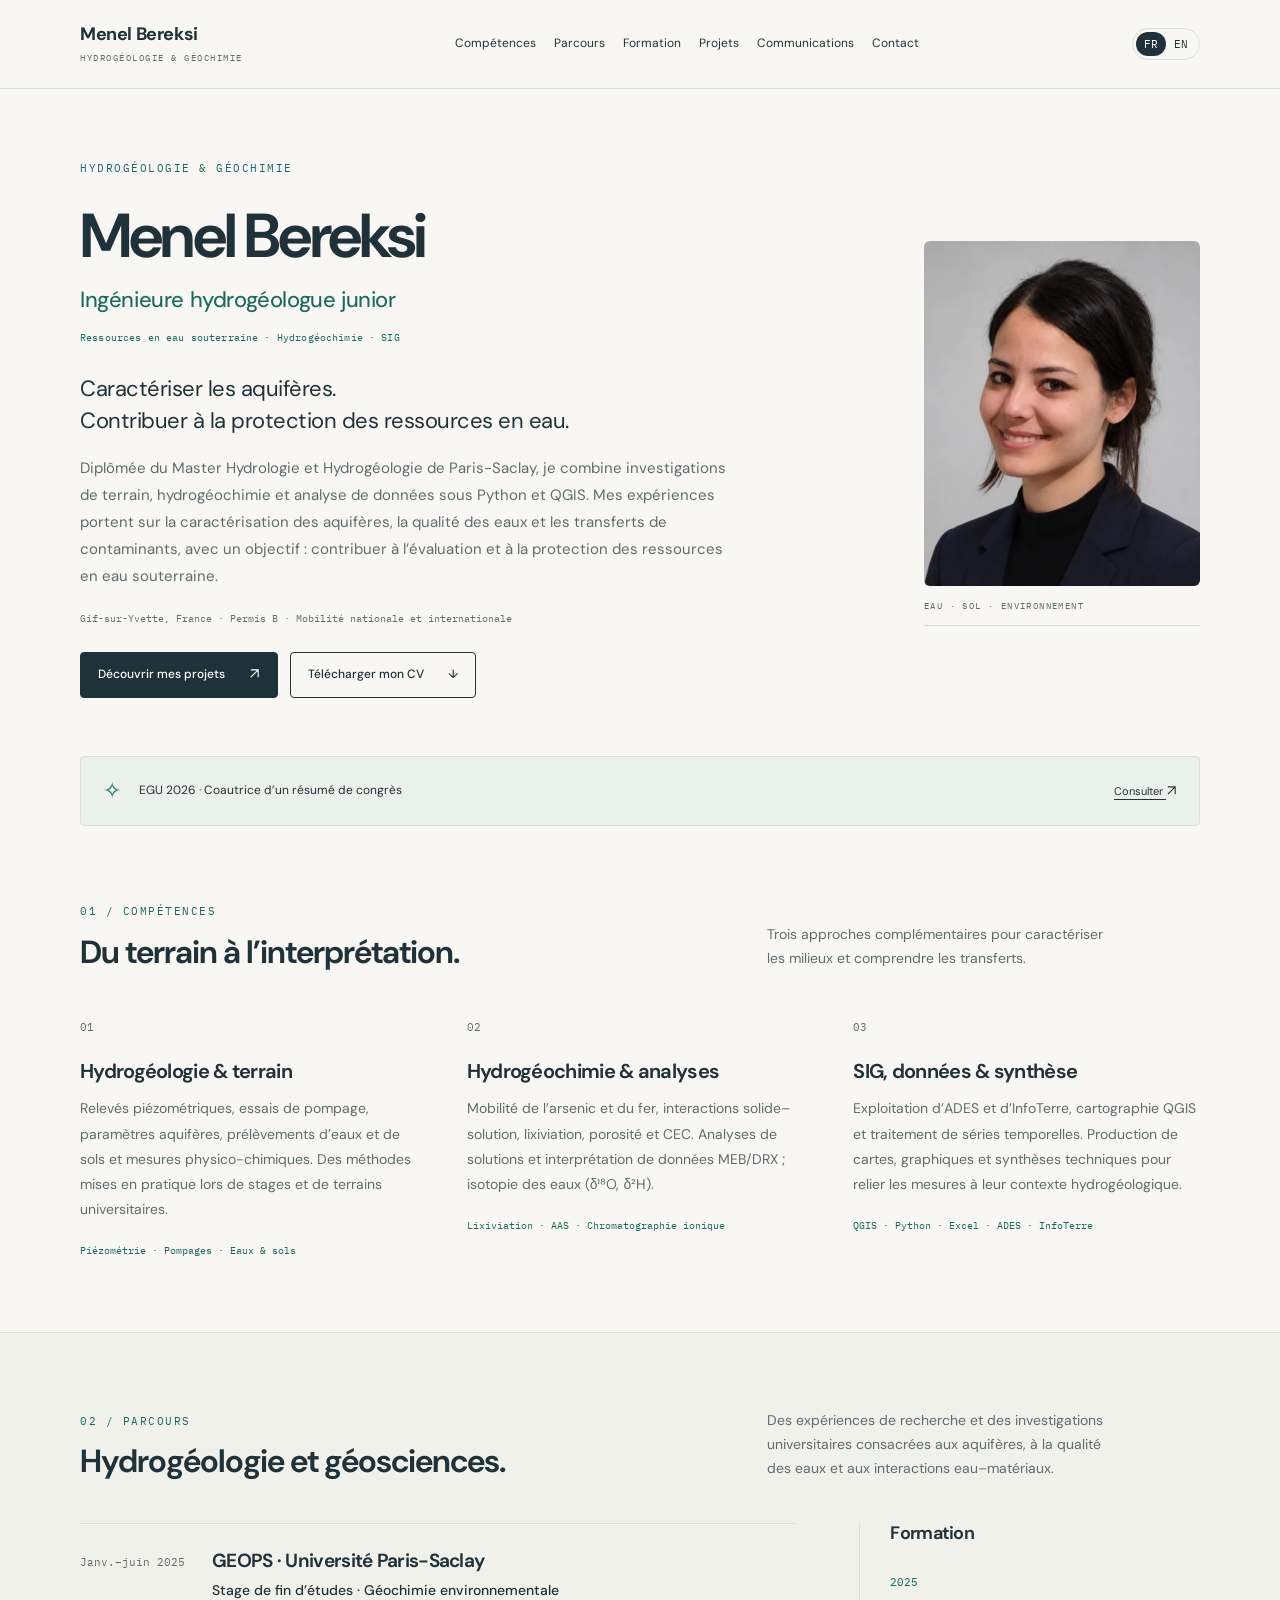
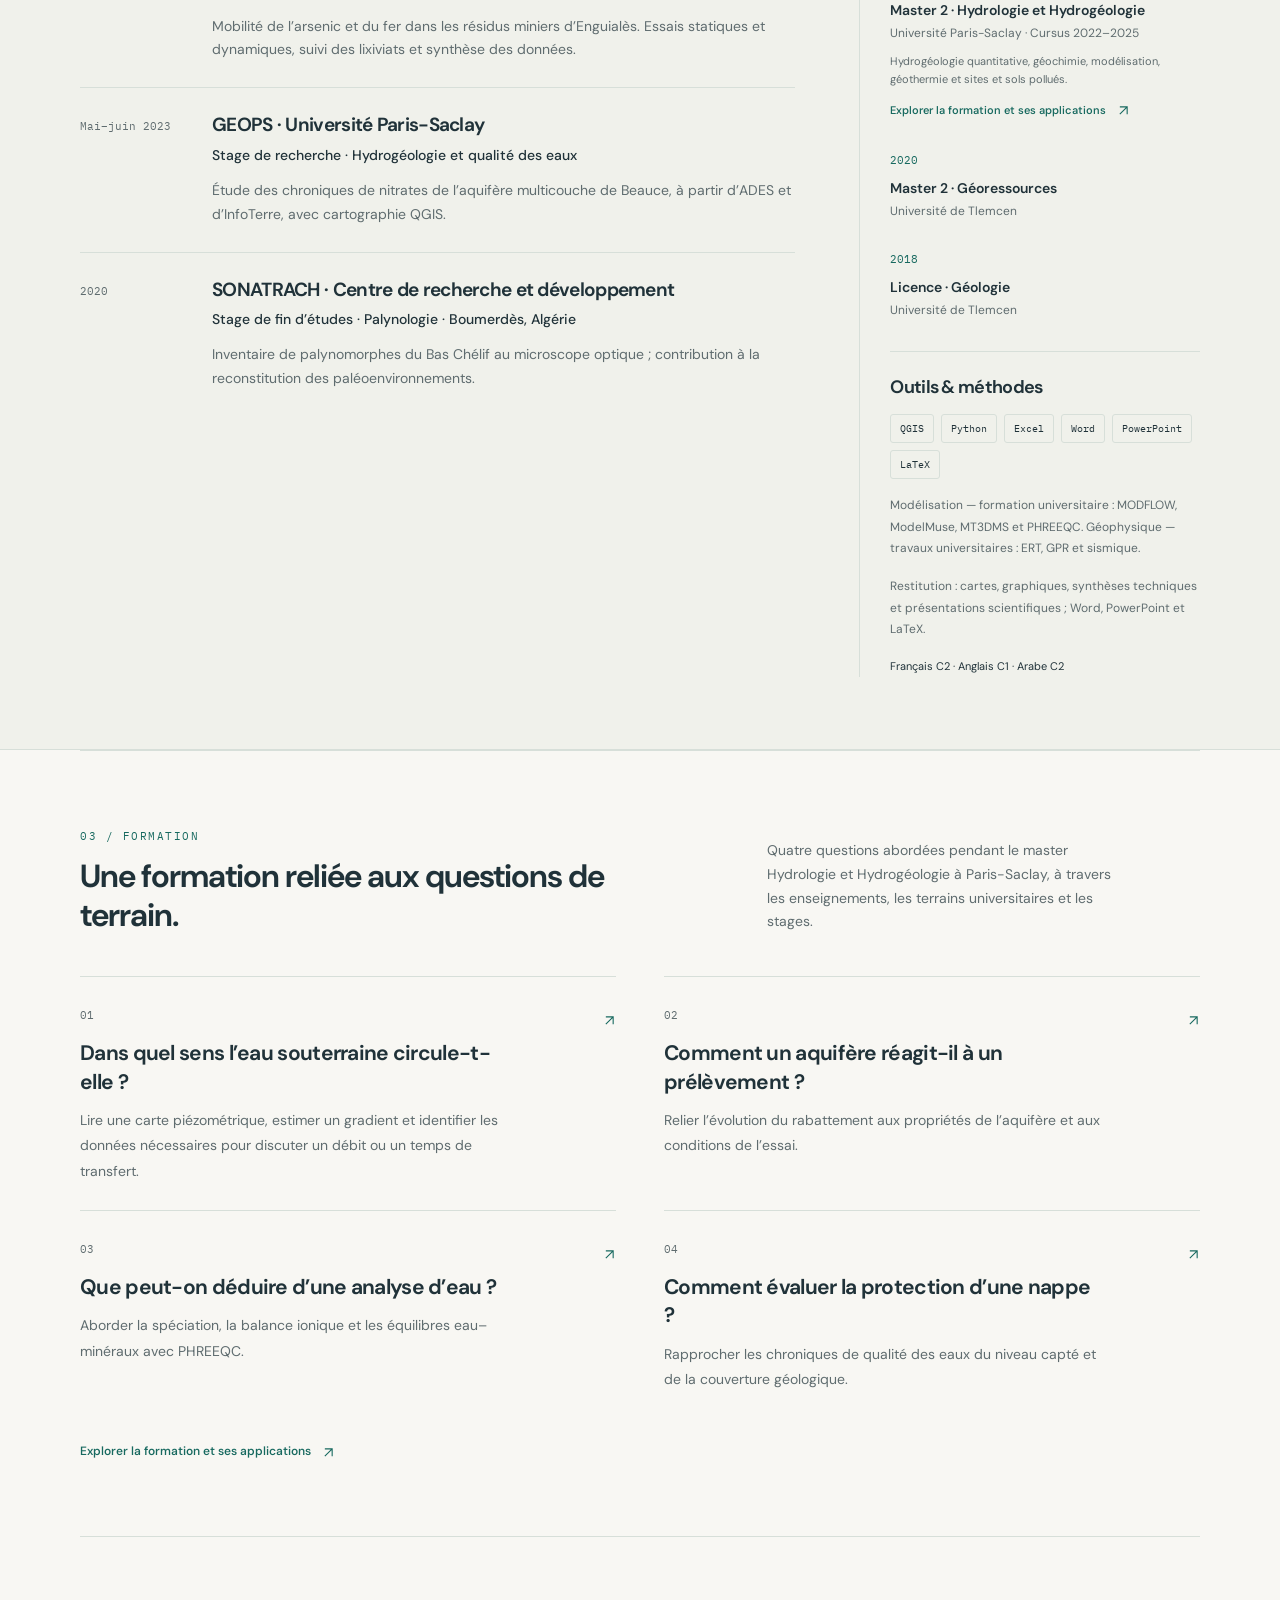
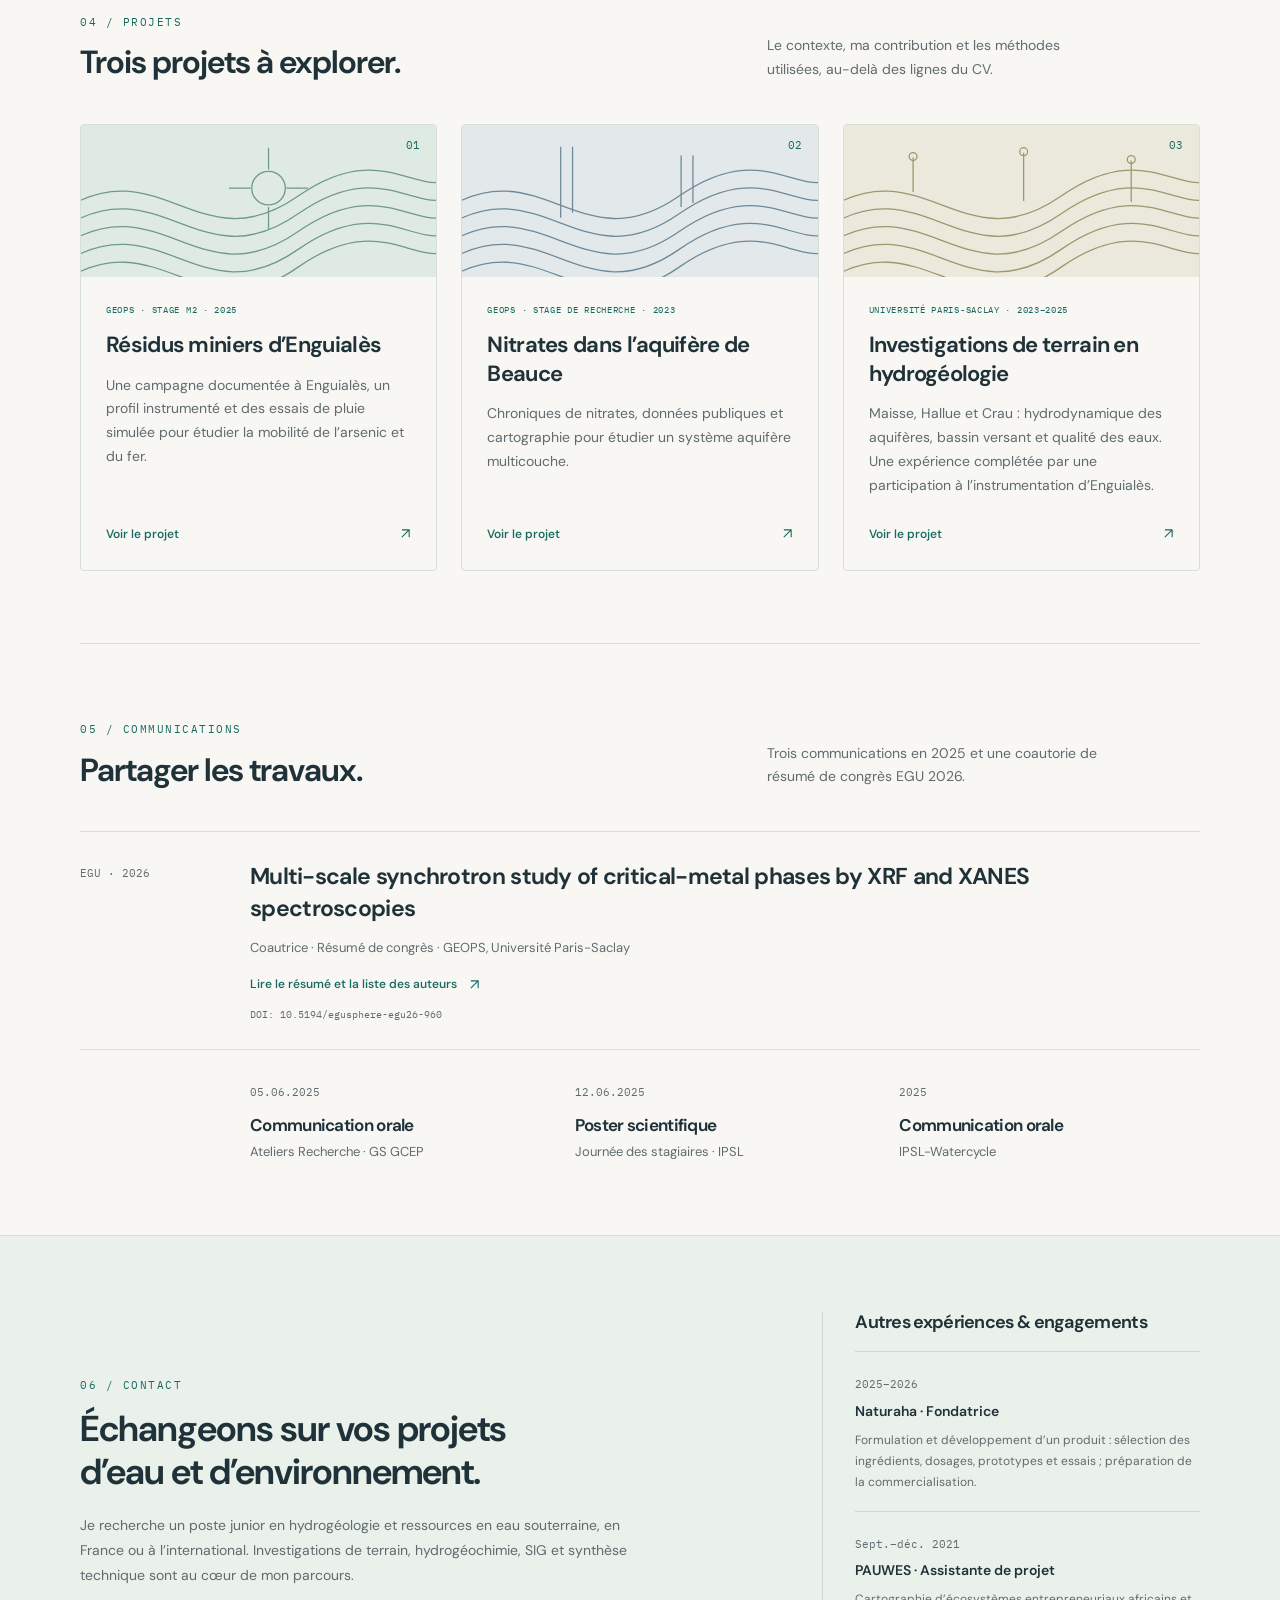
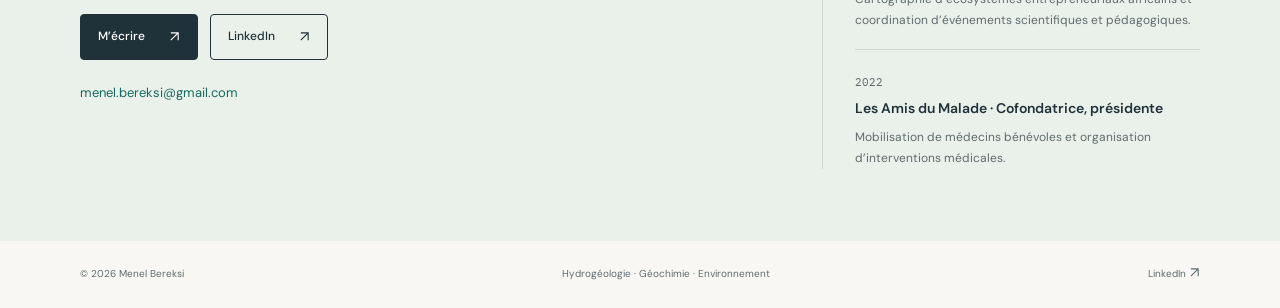
==== commit ad2036dd: "Enrich field projects and education from Menel's portfolio kit Add bilingual education pages, docume" ====
--- a/index.html
+++ b/index.html
@@ -1,6 +1,7 @@
-<!doctype html><html lang="fr"><head><meta charset="utf-8"><meta name="viewport" content="width=device-width, initial-scale=1"><title>Ingénieure hydrogéologue junior | Menel Bereksi</title><meta name="description" content="Diplômée du Master Hydrologie et Hydrogéologie de Paris-Saclay, je combine investigations de terrain, hydrogéochimie et analyse de données sous Python et QGIS. Mes expériences portent sur la caractérisation des aquifères, la qualité des eaux et les transferts de contaminants, avec un objectif : contribuer à l’évaluation et à la protection des ressources en eau souterraine."><meta name="theme-color" content="#17695f"><meta name="robots" content="index,follow"><link rel="icon" href="assets/favicon.svg" type="image/svg+xml"><link rel="stylesheet" href="assets/style.css?v=20261111-final"><script src="assets/main.js" defer></script></head><body><a class="skip" href="#main">Aller au contenu</a><header><div class="wrap navline"><a class="brand" href="./index.html"><strong>Menel Bereksi</strong><span>HYDROGÉOLOGIE & GÉOCHIMIE</span></a><nav aria-label="Navigation" id="navigation"><a href="./index.html#competences">Compétences</a><a href="./index.html#parcours">Parcours</a><a href="./index.html#projets">Projets</a><a href="./index.html#communications">Communications</a><a href="./index.html#contact">Contact</a></nav><div class="header-actions"><div class="lang" aria-label="Language"><a class="active" href="#" lang="fr" aria-current="page">FR</a><a class="" href="en/index.html" lang="en" >EN</a></div><button class="menu" aria-label="Ouvrir le menu" aria-expanded="false" aria-controls="navigation">☰</button></div></div></header><main id="main"><section class="hero wrap"><div class="hero-copy"><span class="eyebrow">HYDROGÉOLOGIE & GÉOCHIMIE</span><h1>Menel Bereksi<span class="role">Ingénieure hydrogéologue junior</span></h1><p class="specialty">Ressources en eau souterraine · Hydrogéochimie · SIG</p><p class="hero-lead">Caractériser les aquifères.<br>Contribuer à la protection des ressources en eau.</p><p class="intro">Diplômée du Master Hydrologie et Hydrogéologie de Paris-Saclay, je combine investigations de terrain, hydrogéochimie et analyse de données sous Python et QGIS. Mes expériences portent sur la caractérisation des aquifères, la qualité des eaux et les transferts de contaminants, avec un objectif : contribuer à l’évaluation et à la protection des ressources en eau souterraine.</p><p class="location mono">Gif-sur-Yvette, France · Permis B · Mobilité nationale et internationale</p><div class="buttons"><a class="button primary" href="#projets">Découvrir mes projets <span><svg class="external-icon" aria-hidden="true" viewBox="0 0 12 12"><path d="M2 10 10 2M2 2h8v8"/></svg></span></a><a class="button" href="assets/CV_Menel_Bereksi_Hydrogeologue.pdf?v=20261111-final" download>Télécharger mon CV <span>↓</span></a></div></div><div class="portrait"><img src="assets/menel-bereksi.webp?v=20261111-final" alt="Menel Bereksi" width="640" height="800" fetchpriority="high"><div class="portrait-note mono">EAU · SOL · ENVIRONNEMENT</div></div></section><div class="wrap"><a class="ribbon" href="https://doi.org/10.5194/egusphere-egu26-960" target="_blank" rel="noopener noreferrer"><span class="star">✧</span><span>EGU 2026 · Coautrice d’un résumé de congrès</span><span class="ribbon-link">Consulter <svg class="external-icon" aria-hidden="true" viewBox="0 0 12 12"><path d="M2 10 10 2M2 2h8v8"/></svg></span></a></div>
- <section class="wrap section" id="competences"><div class="section-head"><div><span class="eyebrow">01 / COMPÉTENCES</span><h2>Du terrain à l’interprétation.</h2></div><p>Trois approches complémentaires pour caractériser les milieux et comprendre les transferts.</p></div><div class="skills"><article><span class="mono muted">01</span><h3>Hydrogéologie & terrain</h3><p>Relevés piézométriques, essais de pompage, paramètres aquifères, prélèvements d’eaux et de sols et mesures physico-chimiques. Des méthodes mises en pratique lors de stages et de terrains universitaires.</p><small>Piézométrie · Pompages · Eaux & sols</small></article><article><span class="mono muted">02</span><h3>Hydrogéochimie & analyses</h3><p>Mobilité de l’arsenic et du fer, interactions solide–solution, lixiviation, porosité et CEC. Analyses de solutions et interprétation de données MEB/DRX ; isotopie des eaux (δ¹⁸O, δ²H).</p><small>Lixiviation · AAS · Chromatographie ionique</small></article><article><span class="mono muted">03</span><h3>SIG, données & synthèse</h3><p>Exploitation d’ADES et d’InfoTerre, cartographie QGIS et traitement de séries temporelles. Production de cartes, graphiques et synthèses techniques pour relier les mesures à leur contexte hydrogéologique.</p><small>QGIS · Python · Excel · ADES · InfoTerre</small></article></div></section>
- <section class="section career" id="parcours"><div class="wrap"><div class="section-head"><div><span class="eyebrow">02 / PARCOURS</span><h2>Hydrogéologie et géosciences.</h2></div><p>Des expériences de recherche et des investigations universitaires consacrées aux aquifères, à la qualité des eaux et aux interactions eau–matériaux.</p></div><div class="career-grid"><div><article class="job"><span class="mono date">Janv.–juin 2025</span><div><h3>GEOPS · Université Paris-Saclay</h3><h4>Stage de fin d’études · Géochimie environnementale</h4><p>Mobilité de l’arsenic et du fer dans les résidus miniers d’Enguialès. Essais statiques et dynamiques, suivi des lixiviats et synthèse des données.</p></div></article><article class="job"><span class="mono date">Mai–juin 2023</span><div><h3>GEOPS · Université Paris-Saclay</h3><h4>Stage de recherche · Hydrogéologie et qualité des eaux</h4><p>Étude des chroniques de nitrates de l’aquifère multicouche de Beauce, à partir d’ADES et d’InfoTerre, avec cartographie QGIS.</p></div></article><article class="job"><span class="mono date">2020</span><div><h3>SONATRACH · Centre de recherche et développement</h3><h4>Stage de fin d’études · Palynologie · Boumerdès, Algérie</h4><p>Inventaire de palynomorphes du Bas Chélif au microscope optique ; contribution à la reconstitution des paléoenvironnements.</p></div></article></div><aside><h3>Formation</h3><div class="degree"><span class="mono">2025</span><h4>Master 2 · Hydrologie et Hydrogéologie</h4><p>Université Paris-Saclay · Cursus 2022–2025</p><p class="degree-note">Hydrogéologie quantitative, géochimie, modélisation, géothermie et sites et sols pollués.</p></div><div class="degree"><span class="mono">2020</span><h4>Master 2 · Géoressources</h4><p>Université de Tlemcen</p></div><div class="degree"><span class="mono">2018</span><h4>Licence · Géologie</h4><p>Université de Tlemcen</p></div><div class="tools"><h3>Outils & méthodes</h3><div class="tags"><span>QGIS</span><span>Python</span><span>Excel</span><span>Word</span><span>PowerPoint</span><span>LaTeX</span></div><p>Modélisation — formation universitaire : MODFLOW, ModelMuse, MT3DMS et PHREEQC. Géophysique — travaux universitaires : ERT, GPR et sismique.</p><p>Restitution : cartes, graphiques, synthèses techniques et présentations scientifiques ; Word, PowerPoint et LaTeX.</p><p class="languages">Français C2 · Anglais C1 · Arabe C2</p></div></aside></div></div></section>
- <section class="wrap section" id="projets"><div class="section-head"><div><span class="eyebrow">03 / PROJETS</span><h2>Trois projets à explorer.</h2></div><p>Le contexte, ma contribution et les méthodes utilisées, au-delà des lignes du CV.</p></div><div class="projects"><a class="project" href="projects/enguiales.html"><div class="project-art art-0" aria-hidden="true"><svg viewBox="0 0 360 150" fill="none"><path d="M-20 85 C80 20 120 140 220 70 S350 100 400 30"/><path d="M-20 103 C80 38 120 158 220 88 S350 118 400 48"/><path d="M-20 121 C80 56 120 176 220 106 S350 136 400 66"/><path d="M-20 139 C80 74 120 194 220 124 S350 154 400 84"/><path d="M-20 157 C80 92 120 212 220 142 S350 172 400 102"/><circle cx="190" cy="62" r="17"/><path d="M190 21v22m0 38v23m-40-42h22m36 0h22"/></svg><span>01</span></div><div class="project-copy"><span class="eyebrow">GEOPS · STAGE M2 · 2025</span><h3>Résidus miniers d’Enguialès</h3><p>Des essais statiques et dynamiques pour étudier les interactions entre résidus miniers, eau et contaminants.</p><span class="text-link">Voir le projet <span><svg class="external-icon" aria-hidden="true" viewBox="0 0 12 12"><path d="M2 10 10 2M2 2h8v8"/></svg></span></span></div></a><a class="project" href="projects/beauce.html"><div class="project-art art-1" aria-hidden="true"><svg viewBox="0 0 360 150" fill="none"><path d="M-20 85 C80 20 120 140 220 70 S350 100 400 30"/><path d="M-20 103 C80 38 120 158 220 88 S350 118 400 48"/><path d="M-20 121 C80 56 120 176 220 106 S350 136 400 66"/><path d="M-20 139 C80 74 120 194 220 124 S350 154 400 84"/><path d="M-20 157 C80 92 120 212 220 142 S350 172 400 102"/><path d="M100 20v72m12-72v67m110-58v52m12-52v48"/></svg><span>02</span></div><div class="project-copy"><span class="eyebrow">GEOPS · STAGE DE RECHERCHE · 2023</span><h3>Nitrates dans l’aquifère de Beauce</h3><p>Chroniques de nitrates, données publiques et cartographie pour étudier un système aquifère multicouche.</p><span class="text-link">Voir le projet <span><svg class="external-icon" aria-hidden="true" viewBox="0 0 12 12"><path d="M2 10 10 2M2 2h8v8"/></svg></span></span></div></a><a class="project" href="projects/terrains.html"><div class="project-art art-2" aria-hidden="true"><svg viewBox="0 0 360 150" fill="none"><path d="M-20 85 C80 20 120 140 220 70 S350 100 400 30"/><path d="M-20 103 C80 38 120 158 220 88 S350 118 400 48"/><path d="M-20 121 C80 56 120 176 220 106 S350 136 400 66"/><path d="M-20 139 C80 74 120 194 220 124 S350 154 400 84"/><path d="M-20 157 C80 92 120 212 220 142 S350 172 400 102"/><path d="M70 31v35m112-40v49m109-41v42"/><circle cx="70" cy="30" r="4"/><circle cx="182" cy="25" r="4"/><circle cx="291" cy="33" r="4"/></svg><span>03</span></div><div class="project-copy"><span class="eyebrow">UNIVERSITÉ PARIS-SACLAY · 2023–2025</span><h3>Investigations de terrain en hydrogéologie</h3><p>Maisse, Hallue et Crau : hydrodynamique des aquifères, bassin versant et qualité des eaux. Une expérience complétée par une participation à l’instrumentation d’Enguialès.</p><span class="text-link">Voir le projet <span><svg class="external-icon" aria-hidden="true" viewBox="0 0 12 12"><path d="M2 10 10 2M2 2h8v8"/></svg></span></span></div></a></div></section>
- <section class="wrap section communications" id="communications"><div class="section-head"><div><span class="eyebrow">04 / COMMUNICATIONS</span><h2>Partager les travaux.</h2></div><p>Trois communications en 2025 et une coautorie de résumé de congrès EGU 2026.</p></div><article class="publication"><span class="mono date">EGU · 2026</span><div><h3>Multi-scale synchrotron study of critical-metal phases by XRF and XANES spectroscopies</h3><p>Coautrice · Résumé de congrès · GEOPS, Université Paris-Saclay</p><a class="text-link" href="https://doi.org/10.5194/egusphere-egu26-960" target="_blank" rel="noopener noreferrer">Lire le résumé et la liste des auteurs <svg class="external-icon" aria-hidden="true" viewBox="0 0 12 12"><path d="M2 10 10 2M2 2h8v8"/></svg></a><small class="doi">DOI: 10.5194/egusphere-egu26-960</small></div></article><div class="talks"><article><span class="mono muted">05.06.2025</span><h3>Communication orale</h3><p>Ateliers Recherche · GS GCEP</p></article><article><span class="mono muted">12.06.2025</span><h3>Poster scientifique</h3><p>Journée des stagiaires · IPSL</p></article><article><span class="mono muted">2025</span><h3>Communication orale</h3><p>IPSL-Watercycle</p></article></div></section>
- <section class="section contact" id="contact"><div class="wrap contact-grid"><div><span class="eyebrow">05 / CONTACT</span><h2>Échangeons sur vos projets<br>d’eau et d’environnement.</h2><p>Je recherche un poste junior en hydrogéologie et ressources en eau souterraine, en France ou à l’international. Investigations de terrain, hydrogéochimie, SIG et synthèse technique sont au cœur de mon parcours.</p><div class="buttons"><a class="button primary" href="mailto:menel.bereksi@gmail.com">M’écrire <svg class="external-icon" aria-hidden="true" viewBox="0 0 12 12"><path d="M2 10 10 2M2 2h8v8"/></svg></a><a class="button" href="https://www.linkedin.com/in/menel-bereksi-624013214/" target="_blank" rel="noopener noreferrer">LinkedIn <svg class="external-icon" aria-hidden="true" viewBox="0 0 12 12"><path d="M2 10 10 2M2 2h8v8"/></svg></a></div><a class="email" href="mailto:menel.bereksi@gmail.com">menel.bereksi@gmail.com</a></div><aside><h3>Autres expériences & engagements</h3><article class="engagement-item"><span class="mono muted">2025–2026</span><h4>Naturaha · Fondatrice</h4><p>Formulation et développement d’un produit : sélection des ingrédients, dosages, prototypes et essais ; préparation de la commercialisation.</p></article><article class="engagement-item"><span class="mono muted">Sept.–déc. 2021</span><h4>PAUWES · Assistante de projet</h4><p>Cartographie d’écosystèmes entrepreneuriaux africains et coordination d’événements scientifiques et pédagogiques.</p></article><article class="engagement-item"><span class="mono muted">2022</span><h4>Les Amis du Malade · Cofondatrice, présidente</h4><p>Mobilisation de médecins bénévoles et organisation d’interventions médicales.</p></article></aside></div></section></main><footer class="wrap"><span>© 2026 Menel Bereksi</span><span>Hydrogéologie · Géochimie · Environnement</span><a href="https://www.linkedin.com/in/menel-bereksi-624013214/" target="_blank" rel="noopener noreferrer">LinkedIn <svg class="external-icon" aria-hidden="true" viewBox="0 0 12 12"><path d="M2 10 10 2M2 2h8v8"/></svg></a></footer></body></html>+<!doctype html>
+<html lang="fr"><head><meta charset="utf-8"><meta name="viewport" content="width=device-width, initial-scale=1"><title>Ingénieure hydrogéologue junior | Menel Bereksi</title><meta name="description" content="Diplômée du Master Hydrologie et Hydrogéologie de Paris-Saclay, je combine investigations de terrain, hydrogéochimie et analyse de données sous Python et QGIS. Mes expériences portent sur la caractérisation des aquifères, la qualité des eaux et les transferts de contaminants, avec un objectif : contribuer à l’évaluation et à la protection des ressources en eau souterraine."><meta name="theme-color" content="#17695f"><meta name="robots" content="index,follow"><link rel="icon" href="assets/favicon.svg" type="image/svg+xml"><link rel="stylesheet" href="assets/style.css?v=20261111-final"><script src="assets/main.js" defer></script><link rel="stylesheet" href="assets/education.css?v=20261118"></head><body><a class="skip" href="#main">Aller au contenu</a><header><div class="wrap navline"><a class="brand" href="./index.html"><strong>Menel Bereksi</strong><span>HYDROGÉOLOGIE &amp; GÉOCHIMIE</span></a><nav aria-label="Navigation" id="navigation"><a href="./index.html#competences">Compétences</a><a href="./index.html#parcours">Parcours</a><a href="formation.html">Formation</a><a href="./index.html#projets">Projets</a><a href="./index.html#communications">Communications</a><a href="./index.html#contact">Contact</a></nav><div class="header-actions"><div class="lang" aria-label="Language"><a class="active" href="#" lang="fr" aria-current="page">FR</a><a class="" href="en/index.html" lang="en">EN</a></div><button class="menu" aria-label="Ouvrir le menu" aria-expanded="false" aria-controls="navigation">☰</button></div></div></header><main id="main"><section class="hero wrap"><div class="hero-copy"><span class="eyebrow">HYDROGÉOLOGIE &amp; GÉOCHIMIE</span><h1>Menel Bereksi<span class="role">Ingénieure hydrogéologue junior</span></h1><p class="specialty">Ressources en eau souterraine · Hydrogéochimie · SIG</p><p class="hero-lead">Caractériser les aquifères.<br>Contribuer à la protection des ressources en eau.</p><p class="intro">Diplômée du Master Hydrologie et Hydrogéologie de Paris-Saclay, je combine investigations de terrain, hydrogéochimie et analyse de données sous Python et QGIS. Mes expériences portent sur la caractérisation des aquifères, la qualité des eaux et les transferts de contaminants, avec un objectif : contribuer à l’évaluation et à la protection des ressources en eau souterraine.</p><p class="location mono">Gif-sur-Yvette, France · Permis B · Mobilité nationale et internationale</p><div class="buttons"><a class="button primary" href="#projets">Découvrir mes projets <span><svg class="external-icon" aria-hidden="true" viewbox="0 0 12 12"><path d="M2 10 10 2M2 2h8v8"></path></svg></span></a><a class="button" href="assets/CV_Menel_Bereksi_Hydrogeologue.pdf?v=20261111-final" download>Télécharger mon CV <span>↓</span></a></div></div><div class="portrait"><img src="assets/menel-bereksi.webp?v=20261111-final" alt="Menel Bereksi" width="640" height="800" fetchpriority="high"><div class="portrait-note mono">EAU · SOL · ENVIRONNEMENT</div></div></section><div class="wrap"><a class="ribbon" href="https://doi.org/10.5194/egusphere-egu26-960" target="_blank" rel="noopener noreferrer"><span class="star">✧</span><span>EGU 2026 · Coautrice d’un résumé de congrès</span><span class="ribbon-link">Consulter <svg class="external-icon" aria-hidden="true" viewbox="0 0 12 12"><path d="M2 10 10 2M2 2h8v8"></path></svg></span></a></div>
+ <section class="wrap section" id="competences"><div class="section-head"><div><span class="eyebrow">01 / COMPÉTENCES</span><h2>Du terrain à l’interprétation.</h2></div><p>Trois approches complémentaires pour caractériser les milieux et comprendre les transferts.</p></div><div class="skills"><article><span class="mono muted">01</span><h3>Hydrogéologie &amp; terrain</h3><p>Relevés piézométriques, essais de pompage, paramètres aquifères, prélèvements d’eaux et de sols et mesures physico-chimiques. Des méthodes mises en pratique lors de stages et de terrains universitaires.</p><small>Piézométrie · Pompages · Eaux &amp; sols</small></article><article><span class="mono muted">02</span><h3>Hydrogéochimie &amp; analyses</h3><p>Mobilité de l’arsenic et du fer, interactions solide–solution, lixiviation, porosité et CEC. Analyses de solutions et interprétation de données MEB/DRX ; isotopie des eaux (δ¹⁸O, δ²H).</p><small>Lixiviation · AAS · Chromatographie ionique</small></article><article><span class="mono muted">03</span><h3>SIG, données &amp; synthèse</h3><p>Exploitation d’ADES et d’InfoTerre, cartographie QGIS et traitement de séries temporelles. Production de cartes, graphiques et synthèses techniques pour relier les mesures à leur contexte hydrogéologique.</p><small>QGIS · Python · Excel · ADES · InfoTerre</small></article></div></section>
+ <section class="section career" id="parcours"><div class="wrap"><div class="section-head"><div><span class="eyebrow">02 / PARCOURS</span><h2>Hydrogéologie et géosciences.</h2></div><p>Des expériences de recherche et des investigations universitaires consacrées aux aquifères, à la qualité des eaux et aux interactions eau–matériaux.</p></div><div class="career-grid"><div><article class="job"><span class="mono date">Janv.–juin 2025</span><div><h3>GEOPS · Université Paris-Saclay</h3><h4>Stage de fin d’études · Géochimie environnementale</h4><p>Mobilité de l’arsenic et du fer dans les résidus miniers d’Enguialès. Essais statiques et dynamiques, suivi des lixiviats et synthèse des données.</p></div></article><article class="job"><span class="mono date">Mai–juin 2023</span><div><h3>GEOPS · Université Paris-Saclay</h3><h4>Stage de recherche · Hydrogéologie et qualité des eaux</h4><p>Étude des chroniques de nitrates de l’aquifère multicouche de Beauce, à partir d’ADES et d’InfoTerre, avec cartographie QGIS.</p></div></article><article class="job"><span class="mono date">2020</span><div><h3>SONATRACH · Centre de recherche et développement</h3><h4>Stage de fin d’études · Palynologie · Boumerdès, Algérie</h4><p>Inventaire de palynomorphes du Bas Chélif au microscope optique ; contribution à la reconstitution des paléoenvironnements.</p></div></article></div><aside><h3>Formation</h3><div class="degree"><span class="mono">2025</span><h4>Master 2 · Hydrologie et Hydrogéologie</h4><p>Université Paris-Saclay · Cursus 2022–2025</p><p class="degree-note">Hydrogéologie quantitative, géochimie, modélisation, géothermie et sites et sols pollués.</p><a class="text-link degree-link" href="formation.html">Explorer la formation et ses applications <svg class="external-icon" aria-hidden="true" viewbox="0 0 12 12"><path d="M2 10 10 2M2 2h8v8"></path></svg></a></div><div class="degree"><span class="mono">2020</span><h4>Master 2 · Géoressources</h4><p>Université de Tlemcen</p></div><div class="degree"><span class="mono">2018</span><h4>Licence · Géologie</h4><p>Université de Tlemcen</p></div><div class="tools"><h3>Outils &amp; méthodes</h3><div class="tags"><span>QGIS</span><span>Python</span><span>Excel</span><span>Word</span><span>PowerPoint</span><span>LaTeX</span></div><p>Modélisation — formation universitaire : MODFLOW, ModelMuse, MT3DMS et PHREEQC. Géophysique — travaux universitaires : ERT, GPR et sismique.</p><p>Restitution : cartes, graphiques, synthèses techniques et présentations scientifiques ; Word, PowerPoint et LaTeX.</p><p class="languages">Français C2 · Anglais C1 · Arabe C2</p></div></aside></div></div></section>
+ <section class="wrap section education-section" id="formation"><div class="section-head"><div><span class="eyebrow">03 / FORMATION</span><h2>Une formation reliée aux questions de terrain.</h2></div><p>Quatre questions abordées pendant le master Hydrologie et Hydrogéologie à Paris-Saclay, à travers les enseignements, les terrains universitaires et les stages.</p></div><div class="education-grid"><a class="education-question" href="formation.html#ecoulements"><span class="mono muted">01</span><h3>Dans quel sens l’eau souterraine circule-t-elle ?</h3><p>Lire une carte piézométrique, estimer un gradient et identifier les données nécessaires pour discuter un débit ou un temps de transfert.</p><span class="question-arrow" aria-hidden="true"><svg class="external-icon" aria-hidden="true" viewbox="0 0 12 12"><path d="M2 10 10 2M2 2h8v8"></path></svg></span></a><a class="education-question" href="formation.html#pompages"><span class="mono muted">02</span><h3>Comment un aquifère réagit-il à un prélèvement ?</h3><p>Relier l’évolution du rabattement aux propriétés de l’aquifère et aux conditions de l’essai.</p><span class="question-arrow" aria-hidden="true"><svg class="external-icon" aria-hidden="true" viewbox="0 0 12 12"><path d="M2 10 10 2M2 2h8v8"></path></svg></span></a><a class="education-question" href="formation.html#geochimie"><span class="mono muted">03</span><h3>Que peut-on déduire d’une analyse d’eau ?</h3><p>Aborder la spéciation, la balance ionique et les équilibres eau–minéraux avec PHREEQC.</p><span class="question-arrow" aria-hidden="true"><svg class="external-icon" aria-hidden="true" viewbox="0 0 12 12"><path d="M2 10 10 2M2 2h8v8"></path></svg></span></a><a class="education-question" href="formation.html#protection"><span class="mono muted">04</span><h3>Comment évaluer la protection d’une nappe ?</h3><p>Rapprocher les chroniques de qualité des eaux du niveau capté et de la couverture géologique.</p><span class="question-arrow" aria-hidden="true"><svg class="external-icon" aria-hidden="true" viewbox="0 0 12 12"><path d="M2 10 10 2M2 2h8v8"></path></svg></span></a></div><a class="text-link education-more" href="formation.html">Explorer la formation et ses applications <svg class="external-icon" aria-hidden="true" viewbox="0 0 12 12"><path d="M2 10 10 2M2 2h8v8"></path></svg></a></section><section class="wrap section" id="projets"><div class="section-head"><div><span class="eyebrow">04 / PROJETS</span><h2>Trois projets à explorer.</h2></div><p>Le contexte, ma contribution et les méthodes utilisées, au-delà des lignes du CV.</p></div><div class="projects"><a class="project" href="projects/enguiales.html"><div class="project-art art-0" aria-hidden="true"><svg viewbox="0 0 360 150" fill="none"><path d="M-20 85 C80 20 120 140 220 70 S350 100 400 30"></path><path d="M-20 103 C80 38 120 158 220 88 S350 118 400 48"></path><path d="M-20 121 C80 56 120 176 220 106 S350 136 400 66"></path><path d="M-20 139 C80 74 120 194 220 124 S350 154 400 84"></path><path d="M-20 157 C80 92 120 212 220 142 S350 172 400 102"></path><circle cx="190" cy="62" r="17"></circle><path d="M190 21v22m0 38v23m-40-42h22m36 0h22"></path></svg><span>01</span></div><div class="project-copy"><span class="eyebrow">GEOPS · STAGE M2 · 2025</span><h3>Résidus miniers d’Enguialès</h3><p>Une campagne documentée à Enguialès, un profil instrumenté et des essais de pluie simulée pour étudier la mobilité de l’arsenic et du fer.</p><span class="text-link">Voir le projet <span><svg class="external-icon" aria-hidden="true" viewbox="0 0 12 12"><path d="M2 10 10 2M2 2h8v8"></path></svg></span></span></div></a><a class="project" href="projects/beauce.html"><div class="project-art art-1" aria-hidden="true"><svg viewbox="0 0 360 150" fill="none"><path d="M-20 85 C80 20 120 140 220 70 S350 100 400 30"></path><path d="M-20 103 C80 38 120 158 220 88 S350 118 400 48"></path><path d="M-20 121 C80 56 120 176 220 106 S350 136 400 66"></path><path d="M-20 139 C80 74 120 194 220 124 S350 154 400 84"></path><path d="M-20 157 C80 92 120 212 220 142 S350 172 400 102"></path><path d="M100 20v72m12-72v67m110-58v52m12-52v48"></path></svg><span>02</span></div><div class="project-copy"><span class="eyebrow">GEOPS · STAGE DE RECHERCHE · 2023</span><h3>Nitrates dans l’aquifère de Beauce</h3><p>Chroniques de nitrates, données publiques et cartographie pour étudier un système aquifère multicouche.</p><span class="text-link">Voir le projet <span><svg class="external-icon" aria-hidden="true" viewbox="0 0 12 12"><path d="M2 10 10 2M2 2h8v8"></path></svg></span></span></div></a><a class="project" href="projects/terrains.html"><div class="project-art art-2" aria-hidden="true"><svg viewbox="0 0 360 150" fill="none"><path d="M-20 85 C80 20 120 140 220 70 S350 100 400 30"></path><path d="M-20 103 C80 38 120 158 220 88 S350 118 400 48"></path><path d="M-20 121 C80 56 120 176 220 106 S350 136 400 66"></path><path d="M-20 139 C80 74 120 194 220 124 S350 154 400 84"></path><path d="M-20 157 C80 92 120 212 220 142 S350 172 400 102"></path><path d="M70 31v35m112-40v49m109-41v42"></path><circle cx="70" cy="30" r="4"></circle><circle cx="182" cy="25" r="4"></circle><circle cx="291" cy="33" r="4"></circle></svg><span>03</span></div><div class="project-copy"><span class="eyebrow">UNIVERSITÉ PARIS-SACLAY · 2023–2025</span><h3>Investigations de terrain en hydrogéologie</h3><p>Maisse, Hallue et Crau : hydrodynamique des aquifères, bassin versant et qualité des eaux. Une expérience complétée par une participation à l’instrumentation d’Enguialès.</p><span class="text-link">Voir le projet <span><svg class="external-icon" aria-hidden="true" viewbox="0 0 12 12"><path d="M2 10 10 2M2 2h8v8"></path></svg></span></span></div></a></div></section>
+ <section class="wrap section communications" id="communications"><div class="section-head"><div><span class="eyebrow">05 / COMMUNICATIONS</span><h2>Partager les travaux.</h2></div><p>Trois communications en 2025 et une coautorie de résumé de congrès EGU 2026.</p></div><article class="publication"><span class="mono date">EGU · 2026</span><div><h3>Multi-scale synchrotron study of critical-metal phases by XRF and XANES spectroscopies</h3><p>Coautrice · Résumé de congrès · GEOPS, Université Paris-Saclay</p><a class="text-link" href="https://doi.org/10.5194/egusphere-egu26-960" target="_blank" rel="noopener noreferrer">Lire le résumé et la liste des auteurs <svg class="external-icon" aria-hidden="true" viewbox="0 0 12 12"><path d="M2 10 10 2M2 2h8v8"></path></svg></a><small class="doi">DOI: 10.5194/egusphere-egu26-960</small></div></article><div class="talks"><article><span class="mono muted">05.06.2025</span><h3>Communication orale</h3><p>Ateliers Recherche · GS GCEP</p></article><article><span class="mono muted">12.06.2025</span><h3>Poster scientifique</h3><p>Journée des stagiaires · IPSL</p></article><article><span class="mono muted">2025</span><h3>Communication orale</h3><p>IPSL-Watercycle</p></article></div></section>
+ <section class="section contact" id="contact"><div class="wrap contact-grid"><div><span class="eyebrow">06 / CONTACT</span><h2>Échangeons sur vos projets<br>d’eau et d’environnement.</h2><p>Je recherche un poste junior en hydrogéologie et ressources en eau souterraine, en France ou à l’international. Investigations de terrain, hydrogéochimie, SIG et synthèse technique sont au cœur de mon parcours.</p><div class="buttons"><a class="button primary" href="mailto:menel.bereksi@gmail.com">M’écrire <svg class="external-icon" aria-hidden="true" viewbox="0 0 12 12"><path d="M2 10 10 2M2 2h8v8"></path></svg></a><a class="button" href="https://www.linkedin.com/in/menel-bereksi-624013214/" target="_blank" rel="noopener noreferrer">LinkedIn <svg class="external-icon" aria-hidden="true" viewbox="0 0 12 12"><path d="M2 10 10 2M2 2h8v8"></path></svg></a></div><a class="email" href="mailto:menel.bereksi@gmail.com">menel.bereksi@gmail.com</a></div><aside><h3>Autres expériences &amp; engagements</h3><article class="engagement-item"><span class="mono muted">2025–2026</span><h4>Naturaha · Fondatrice</h4><p>Formulation et développement d’un produit : sélection des ingrédients, dosages, prototypes et essais ; préparation de la commercialisation.</p></article><article class="engagement-item"><span class="mono muted">Sept.–déc. 2021</span><h4>PAUWES · Assistante de projet</h4><p>Cartographie d’écosystèmes entrepreneuriaux africains et coordination d’événements scientifiques et pédagogiques.</p></article><article class="engagement-item"><span class="mono muted">2022</span><h4>Les Amis du Malade · Cofondatrice, présidente</h4><p>Mobilisation de médecins bénévoles et organisation d’interventions médicales.</p></article></aside></div></section></main><footer class="wrap"><span>© 2026 Menel Bereksi</span><span>Hydrogéologie · Géochimie · Environnement</span><a href="https://www.linkedin.com/in/menel-bereksi-624013214/" target="_blank" rel="noopener noreferrer">LinkedIn <svg class="external-icon" aria-hidden="true" viewbox="0 0 12 12"><path d="M2 10 10 2M2 2h8v8"></path></svg></a></footer></body></html>
--- a/assets/education.css
+++ b/assets/education.css
@@ -0,0 +1,33 @@
+/* Education and fieldwork additions. Existing colours, typography and portrait are retained. */
+nav{gap:18px}nav a[aria-current=page]{color:var(--teal);text-decoration:underline;text-underline-offset:5px}
+.education-section{border-top:1px solid var(--line);border-bottom:1px solid var(--line)}
+.education-grid{display:grid;grid-template-columns:repeat(2,minmax(0,1fr));gap:0 48px}
+.education-question{position:relative;padding:24px 32px 26px 0;border-top:1px solid var(--line);display:block}
+.education-question h3{font-size:21px;line-height:1.35;margin-top:12px;max-width:440px}
+.education-question p{font-size:14px;line-height:1.8;margin-top:12px;max-width:440px}
+.education-question:hover h3{color:var(--teal)}.question-arrow{position:absolute;right:1px;top:30px;color:var(--teal)}
+.education-more{margin-top:24px}.degree-link{margin-top:12px;font-size:11px;line-height:1.7}
+.project-facts{display:grid;grid-template-columns:repeat(4,minmax(0,1fr));gap:22px;margin:40px 0 0;padding:26px 28px;background:var(--wash);border:1px solid var(--line);border-radius:4px}
+.project-facts strong{display:block;color:var(--teal);font-size:25px;font-weight:550;letter-spacing:-.6px;line-height:1.4}
+.project-facts span{display:block;font-size:11px;color:var(--muted);margin-top:6px;line-height:1.6}
+.profile-figure{margin:26px 0 22px;padding:16px;background:#fff;border:1px solid var(--line);border-radius:4px}
+.profile-figure img{display:block;width:100%;height:auto}
+.profile-figure figcaption{font-size:12px;line-height:1.8;color:var(--muted);margin-top:16px}
+.figure-source{display:block;margin-top:8px;font-size:10px}.figure-open{margin-top:14px;font-size:11px}
+.detail-grid section>p+p{margin-top:17px}.depth-details{margin-top:22px;border-top:1px solid var(--line);border-bottom:1px solid var(--line);padding:14px 0}
+.depth-details summary{font-size:12px;color:var(--teal);cursor:pointer;line-height:1.7}.depth-tables{display:grid;grid-template-columns:1fr 1fr;gap:24px;padding-top:18px}
+.depth-tables table,.measurements{width:100%;border-collapse:collapse;font-size:12px;color:var(--ink)}
+.depth-tables caption,.measurements caption{text-align:left;color:var(--muted);font-size:11px;line-height:1.8;padding-bottom:10px}
+.depth-tables th,.depth-tables td,.measurements th,.measurements td{border-bottom:1px solid var(--line);padding:10px 8px;text-align:left}
+.depth-tables th,.measurements th{font-weight:550}.measurements{margin:24px 0}.measurements thead{background:var(--wash)}
+.education-crosslink{display:inline-block;margin:18px 0 0;font-size:12px;line-height:1.8}.interpretation-note{margin-top:14px;font-size:13px!important;color:var(--teal)}
+.education-page{padding-top:42px}.education-hero{padding:48px 0 40px;max-width:910px}
+.education-hero h1{font-size:49px;line-height:1.15;letter-spacing:-1.8px;margin-top:20px}
+.education-hero>p:not(.project-sub){margin-top:20px;font-size:16px;line-height:1.85;max-width:830px}
+.education-hero .education-context{font-size:10px!important;line-height:1.9!important;color:var(--teal);max-width:780px}
+.course-question{display:grid;grid-template-columns:64px minmax(0,1fr);gap:28px;border-top:1px solid var(--line);padding:38px 0 42px}
+.course-number{color:var(--teal);padding-top:6px}.course-question h2{font-size:29px;line-height:1.35;margin:10px 0 20px;max-width:820px}
+.course-question .eyebrow{font-size:10px;letter-spacing:.8px}.course-question p{font-size:15px;line-height:1.9;max-width:850px}
+.course-question p+p{margin-top:15px}.course-question .tags{margin-top:23px}.course-link{margin-top:22px;line-height:1.8}
+@media(max-width:1000px){nav{gap:11px;font-size:10px}.education-grid{gap:0 30px}.education-hero h1{font-size:43px}}
+@media(max-width:760px){nav{gap:0;font-size:14px}.education-grid{grid-template-columns:1fr}.education-question{padding-right:24px}.education-question h3{font-size:21px}.project-facts{grid-template-columns:repeat(2,minmax(0,1fr));padding:20px;gap:22px 16px;margin-top:30px}.project-facts strong{font-size:23px}.profile-figure{padding:10px}.profile-figure figcaption{font-size:11px}.measurements{font-size:11px}.measurements th,.measurements td{padding:10px 5px}.depth-tables{gap:14px}.depth-tables td,.depth-tables th{font-size:11px;padding:9px 4px}.education-page{padding-top:25px}.education-hero{padding:32px 0}.education-hero h1{font-size:37px;letter-spacing:-1.2px}.education-hero>p:not(.project-sub){font-size:14px}.course-question{grid-template-columns:25px minmax(0,1fr);gap:13px;padding:28px 0}.course-question h2{font-size:25px}.course-question p{font-size:14px}.course-question .eyebrow{letter-spacing:.4px;font-size:9px}.course-link{font-size:11px}}
